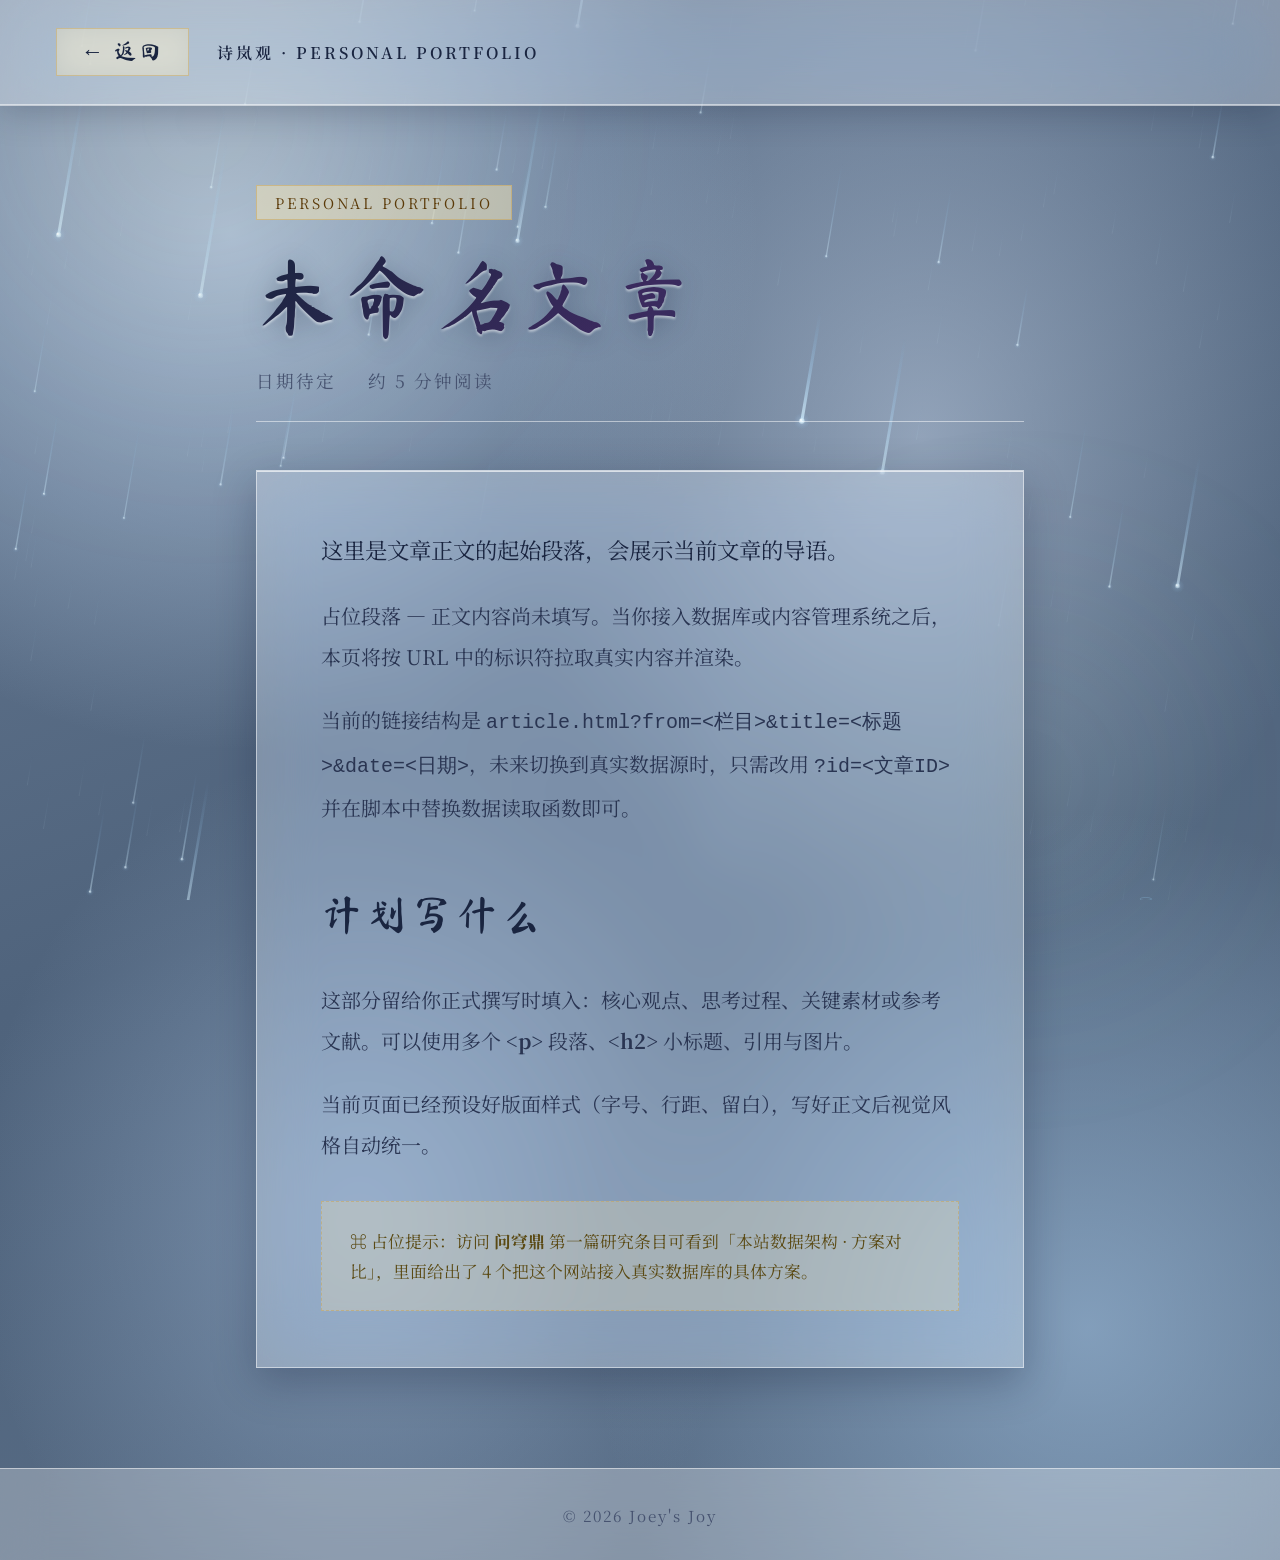
==== sections/article.html @ c5c760f4 "Initial commit: Joey's Joy personal website - Main index.html with glassmorphism portal navigation -" ====
<!DOCTYPE html>
<html lang="zh-CN">
<head>
  <meta charset="UTF-8">
  <meta name="viewport" content="width=device-width, initial-scale=1.0">
  <title>文章 · Joey's Joy</title>
  <link href="https://fonts.googleapis.com/css2?family=Ma+Shan+Zheng&family=Noto+Serif+SC:wght@300;400;600&display=swap" rel="stylesheet">
  <style>
    :root {
      --glass-border: rgba(255,255,255,0.50);
      --warm-amber:   #c8a55a;
      --text-primary: #1a2540;
      --text-muted:   #475370;
    }
    * { margin: 0; padding: 0; box-sizing: border-box; }
    body {
      font-family: 'Noto Serif SC', serif;
      background:
        radial-gradient(ellipse 75% 60% at 18% 15%, rgba(178,200,225,.85) 0%, transparent 55%),
        radial-gradient(ellipse 70% 60% at 85% 85%, rgba(145,175,205,.75) 0%, transparent 55%),
        radial-gradient(ellipse 55% 55% at 72% 28%, rgba(195,210,230,.55) 0%, transparent 60%),
        radial-gradient(ellipse 50% 50% at 28% 78%, rgba(155,180,210,.55) 0%, transparent 60%),
        linear-gradient(160deg, #6a7d96 0%, #4f637c 50%, #5a6f88 100%);
      color: var(--text-primary); min-height: 100vh;
    }

    #rain-canvas { position: fixed; inset: 0; z-index: 0; pointer-events: none; }
    .light-bloom { position: fixed; border-radius: 50%; filter: blur(120px); pointer-events: none; z-index: 1; }
    .light-1 { width: 600px; height: 600px; background: radial-gradient(circle, rgba(255,220,150,0.18) 0%, transparent 70%); top: -180px; left: -100px; }
    .light-2 { width: 400px; height: 400px; background: radial-gradient(circle, rgba(180,220,200,0.16) 0%, transparent 70%); bottom: -80px; right: 60px; }

    .topbar {
      position: relative; z-index: 10;
      padding: 28px 56px;
      border-bottom: 1px solid var(--glass-border);
      background: rgba(255,255,255,.28);
      backdrop-filter: blur(36px) saturate(1.4);
      box-shadow: 0 1px 0 rgba(255,255,255,.55), 0 6px 32px rgba(20,30,55,.25);
      display: flex; align-items: center; gap: 28px;
    }
    .back-btn {
      display: inline-flex; align-items: center; gap: 10px;
      color: var(--text-primary); text-decoration: none;
      font-family: 'Ma Shan Zheng', cursive;
      font-size: 1.4rem; letter-spacing: 3px;
      padding: 10px 24px;
      border: 1px solid rgba(200,165,90,0.50);
      background: rgba(255,235,180,0.30);
      backdrop-filter: blur(12px);
      transition: all 0.3s ease;
    }
    .back-btn:hover { color: #5b3a08; background: rgba(255,235,180,0.55); border-color: rgba(200,165,90,0.85); transform: translateX(-4px); }
    .crumbs { font-size: 1rem; letter-spacing: 3px; color: var(--text-muted); text-transform: uppercase; }
    .crumbs strong { color: var(--text-primary); font-weight: 600; }

    article.reader {
      position: relative; z-index: 10;
      max-width: 880px; margin: 0 auto;
      padding: 80px 56px 100px;
    }

    .section-badge {
      display: inline-block;
      padding: 6px 18px;
      font-size: 0.9rem; letter-spacing: 3px;
      color: #5b3a08;
      background: rgba(255,235,180,.45);
      border: 1px solid rgba(200,165,90,.55);
      text-transform: uppercase;
      margin-bottom: 28px;
    }

    h1 {
      font-family: 'Ma Shan Zheng', cursive;
      font-size: clamp(3.4rem, 6.5vw, 5.5rem);
      font-weight: 400; letter-spacing: 6px; line-height: 1.15;
      background: linear-gradient(135deg, #1a2540 0%, #3b2a5e 50%, #1f3a5c 100%);
      -webkit-background-clip: text; -webkit-text-fill-color: transparent; background-clip: text;
      filter: drop-shadow(0 2px 1px rgba(255,255,255,.5)) drop-shadow(0 4px 12px rgba(20,30,55,.3));
      margin-bottom: 24px;
    }

    .meta {
      display: flex; gap: 32px; flex-wrap: wrap;
      padding-bottom: 28px;
      border-bottom: 1px solid var(--glass-border);
      margin-bottom: 48px;
      font-size: 1.1rem; letter-spacing: 2px; color: var(--text-muted);
    }

    .body {
      background: rgba(255,255,255,.28);
      backdrop-filter: blur(28px) saturate(1.4);
      border: 1px solid var(--glass-border);
      box-shadow: inset 0 1px 0 rgba(255,255,255,.65), 0 14px 40px rgba(20,30,55,.30);
      padding: 56px 64px;
      font-size: 1.25rem; line-height: 2.05;
      color: var(--text-primary);
    }
    .body p { margin-bottom: 22px; color: #2a3552; }
    .body p.lead { font-size: 1.4rem; color: var(--text-primary); }
    .body h2 {
      font-family: 'Ma Shan Zheng', cursive;
      font-size: 2.6rem; font-weight: 400;
      letter-spacing: 3px;
      margin: 44px 0 22px;
      color: var(--text-primary);
    }
    .body .placeholder-note {
      margin-top: 36px; padding: 24px 28px;
      background: rgba(255,235,180,.25);
      border: 1px dashed rgba(200,165,90,.55);
      font-size: 1.05rem; color: #5b4a14;
      line-height: 1.8;
    }

    footer {
      position: relative; z-index: 10;
      text-align: center; padding: 36px;
      font-size: 0.95rem; letter-spacing: 2px;
      color: var(--text-muted);
      border-top: 1px solid var(--glass-border);
      background: rgba(255,255,255,.28);
      backdrop-filter: blur(20px);
    }

    @media (max-width: 700px) {
      article.reader { padding: 48px 24px 80px; }
      .body { padding: 36px 28px; font-size: 1.1rem; }
      .topbar { padding: 20px 24px; flex-wrap: wrap; }
    }
  </style>
</head>
<body>
  <canvas id="rain-canvas"></canvas>
  <div class="light-bloom light-1"></div>
  <div class="light-bloom light-2"></div>

  <div class="topbar">
    <a class="back-btn" href="javascript:history.back()">← 返回</a>
    <div class="crumbs"><strong id="crumb-section">—</strong></div>
  </div>

  <article class="reader">
    <div class="section-badge" id="badge">—</div>
    <h1 id="title">—</h1>
    <div class="meta">
      <span id="date">—</span>
      <span id="readtime">约 5 分钟阅读</span>
    </div>
    <div class="body">
      <p class="lead" id="lead">这里是文章正文的起始段落，会展示当前文章的导语。</p>
      <p>占位段落 — 正文内容尚未填写。当你接入数据库或内容管理系统之后，本页将按 URL 中的标识符拉取真实内容并渲染。</p>
      <p>当前的链接结构是 <code>article.html?from=&lt;栏目&gt;&amp;title=&lt;标题&gt;&amp;date=&lt;日期&gt;</code>，未来切换到真实数据源时，只需改用 <code>?id=&lt;文章ID&gt;</code> 并在脚本中替换数据读取函数即可。</p>

      <h2>计划写什么</h2>
      <p>这部分留给你正式撰写时填入：核心观点、思考过程、关键素材或参考文献。可以使用多个 <strong>&lt;p&gt;</strong> 段落、<strong>&lt;h2&gt;</strong> 小标题、引用与图片。</p>
      <p>当前页面已经预设好版面样式（字号、行距、留白），写好正文后视觉风格自动统一。</p>

      <div class="placeholder-note">
        ⌘ 占位提示：访问 <strong>问穹鼎</strong> 第一篇研究条目可看到「本站数据架构 · 方案对比」，里面给出了 4 个把这个网站接入真实数据库的具体方案。
      </div>
    </div>
  </article>

  <footer>© 2026 Joey's Joy</footer>

  <script>
    // ─── populate from URL params ───
    const p = new URLSearchParams(location.search);
    const sectionMap = {
      poetry:   { zh: '诗岚观',     en: 'Personal Portfolio' },
      research: { zh: '问穹鼎',     en: 'Research Findings'  },
      essays:   { zh: '众生苦',     en: 'Essays & Reflections' },
      gallery:  { zh: '迷思觅',     en: 'Photo Collections'  },
      profile:  { zh: '心居录',     en: 'Profile & Family'   }
    };
    const from = p.get('from') || 'poetry';
    const meta = sectionMap[from] || sectionMap.poetry;
    document.getElementById('crumb-section').textContent = `${meta.zh} · ${meta.en}`;
    document.getElementById('badge').textContent = meta.en;
    document.getElementById('title').textContent = p.get('title') || '未命名文章';
    document.getElementById('date').textContent  = p.get('date')  || '日期待定';
    document.title = `${p.get('title') || '文章'} · Joey's Joy`;
  </script>

  <script>
    // ─── rain ───
    (function(){
      const canvas = document.getElementById('rain-canvas');
      const ctx = canvas.getContext('2d');
      let W, H;
      function resize(){ W = canvas.width = innerWidth; H = canvas.height = innerHeight; }
      resize(); window.addEventListener('resize', resize);
      const WIND = 0.17, ripples = [];
      function rand(a,b){ return a + Math.random()*(b-a); }
      function spawn(init){
        const t = Math.random();
        const layer = t<0.62?0:t<0.88?1:2;
        const cfg=[[0.0050,0.55,0.038,0.13],[0.0090,1.40,0.082,0.35],[0.0155,2.80,0.138,0.62]][layer];
        return{ x:Math.random(), y:init?Math.random():rand(-0.09,0),
          vy:cfg[0]*rand(0.88,1.12), w:cfg[1]*rand(0.85,1.15),
          len:cfg[2]*rand(0.80,1.30), op:cfg[3]*rand(0.80,1.20), layer };
      }
      const drops = Array.from({length:240},()=>spawn(true));
      drops.sort((a,b)=>a.layer-b.layer);
      function frame(){
        ctx.clearRect(0,0,W,H);
        for(let i=ripples.length-1;i>=0;i--){
          const r=ripples[i];
          ctx.beginPath(); ctx.ellipse(r.x,r.y,r.rx,r.rx*0.27,0,0,Math.PI*2);
          ctx.strokeStyle=`rgba(155,210,255,${r.op})`; ctx.lineWidth=0.8; ctx.stroke();
          r.rx+=2.6; r.op-=0.05; if(r.op<=0) ripples.splice(i,1);
        }
        drops.forEach((d,i)=>{
          const x=d.x*W, y=d.y*H, tl=d.len*H, tx=x+WIND*tl, ty=y-tl;
          const g=ctx.createLinearGradient(tx,ty,x,y);
          g.addColorStop(0,'rgba(130,195,245,0)');
          g.addColorStop(0.52,`rgba(172,220,255,${d.op*0.42})`);
          g.addColorStop(1,`rgba(218,243,255,${d.op})`);
          ctx.beginPath(); ctx.moveTo(tx,ty); ctx.lineTo(x,y);
          ctx.strokeStyle=g; ctx.lineWidth=d.w; ctx.lineCap='round'; ctx.stroke();
          if(d.layer>=1){
            const gr=ctx.createRadialGradient(x,y,0,x,y,d.w*2.7);
            gr.addColorStop(0,`rgba(198,234,255,${d.op*0.55})`);
            gr.addColorStop(0.55,`rgba(172,216,255,${d.op*0.18})`);
            gr.addColorStop(1,'rgba(140,196,246,0)');
            ctx.beginPath(); ctx.arc(x,y,d.w*2.7,0,Math.PI*2); ctx.fillStyle=gr; ctx.fill();
            ctx.beginPath(); ctx.arc(x,y,d.w*0.90,0,Math.PI*2);
            ctx.fillStyle=`rgba(226,246,255,${d.op*0.80})`; ctx.fill();
            ctx.beginPath(); ctx.arc(x-d.w*0.28,y-d.w*0.30,d.w*0.36,0,Math.PI*2);
            ctx.fillStyle=`rgba(255,255,255,${d.op})`; ctx.fill();
          }
          d.y+=d.vy; d.x-=WIND*d.vy*0.55;
          if(d.y>1.04){
            if(d.layer===2&&Math.random()>0.37) ripples.push({x:d.x*W,y:H-1,rx:d.w*2.0,op:d.op*0.54});
            drops[i]=spawn(false);
          }
        });
        requestAnimationFrame(frame);
      }
      frame();
    })();
  </script>
</body>
</html>
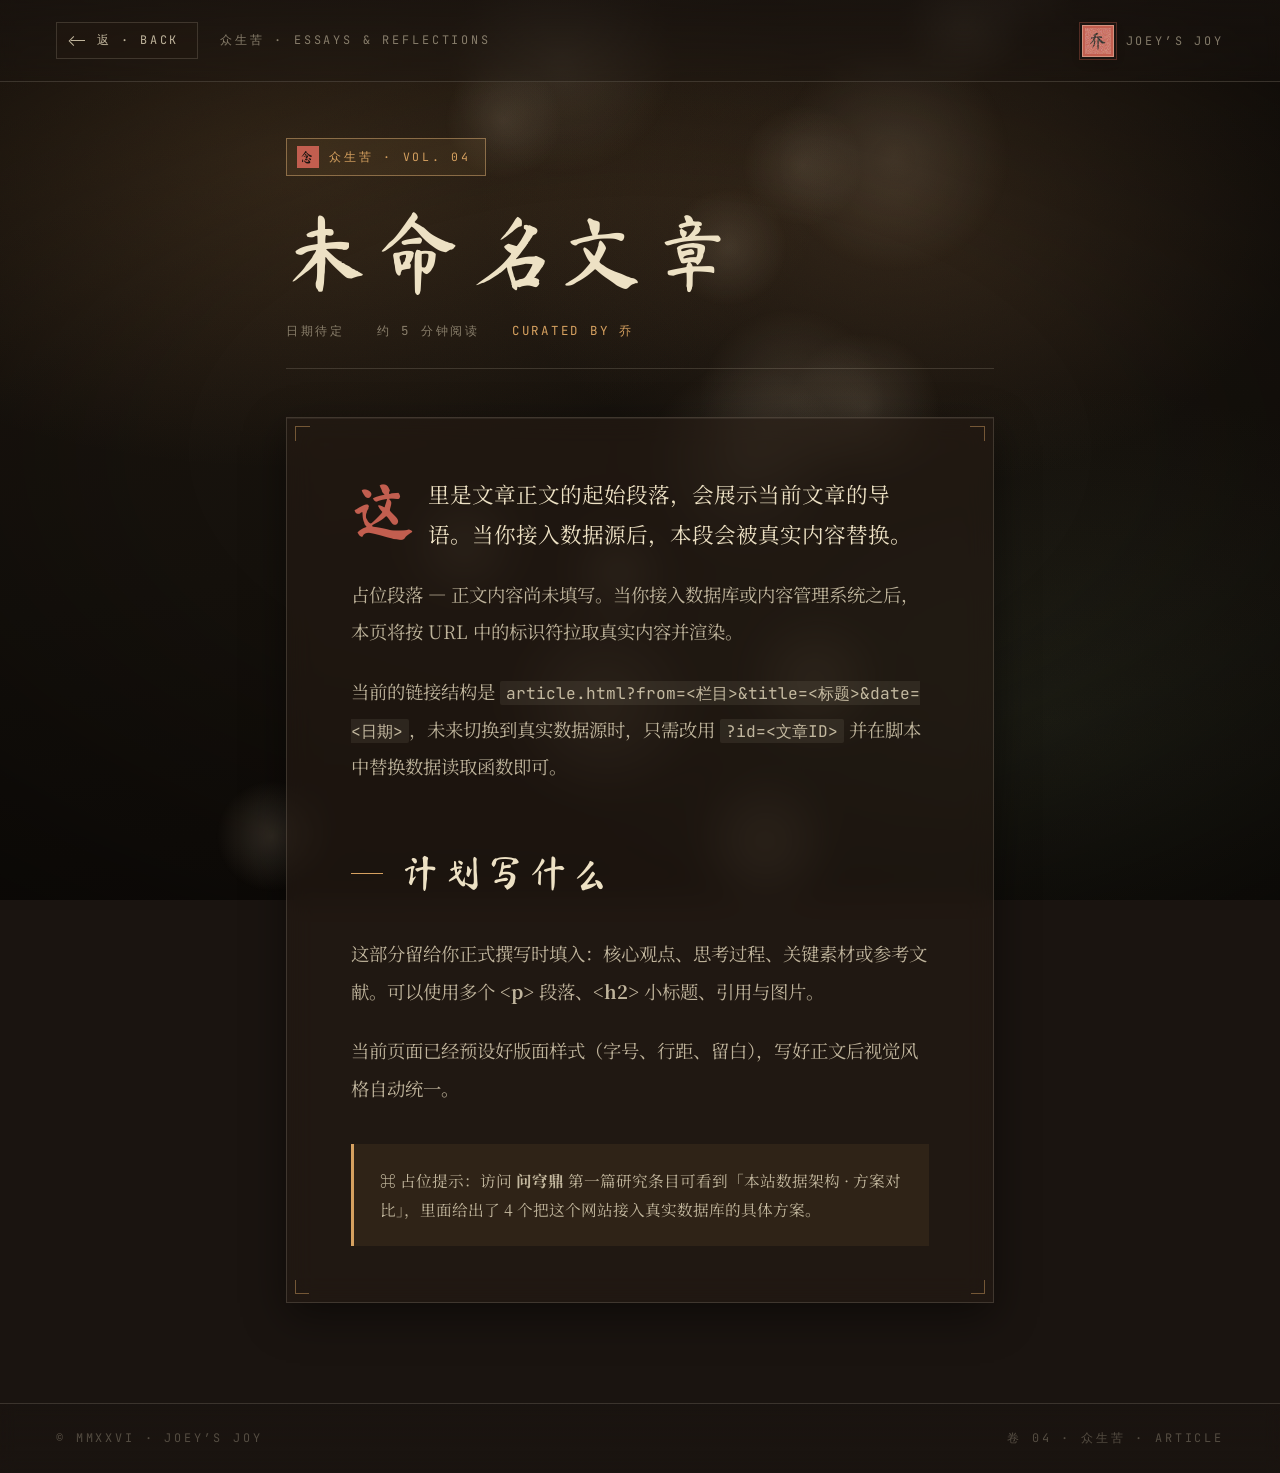
==== commit 7506f4c8: "Apply modern zen redesign from Claude Design handoff Replace the old glass/amber homepage and mismat" ====
--- a/sections/article.html
+++ b/sections/article.html
@@ -4,243 +4,195 @@
   <meta charset="UTF-8">
   <meta name="viewport" content="width=device-width, initial-scale=1.0">
   <title>文章 · Joey's Joy</title>
-  <link href="https://fonts.googleapis.com/css2?family=Ma+Shan+Zheng&family=Noto+Serif+SC:wght@300;400;600&display=swap" rel="stylesheet">
+  <link rel="preconnect" href="https://fonts.googleapis.com">
+  <link rel="preconnect" href="https://fonts.gstatic.com" crossorigin>
+  <link href="https://fonts.googleapis.com/css2?family=Ma+Shan+Zheng&family=Cormorant+Garamond:ital,wght@0,300;0,400;0,500;1,300;1,400;1,500&family=Noto+Serif+SC:wght@300;400;600&family=JetBrains+Mono:wght@300;400;500&display=swap" rel="stylesheet">
+  <link rel="stylesheet" href="../assets/zen.css">
   <style>
-    :root {
-      --glass-border: rgba(255,255,255,0.50);
-      --warm-amber:   #c8a55a;
-      --text-primary: #1a2540;
-      --text-muted:   #475370;
-    }
-    * { margin: 0; padding: 0; box-sizing: border-box; }
-    body {
-      font-family: 'Noto Serif SC', serif;
-      background:
-        radial-gradient(ellipse 75% 60% at 18% 15%, rgba(178,200,225,.85) 0%, transparent 55%),
-        radial-gradient(ellipse 70% 60% at 85% 85%, rgba(145,175,205,.75) 0%, transparent 55%),
-        radial-gradient(ellipse 55% 55% at 72% 28%, rgba(195,210,230,.55) 0%, transparent 60%),
-        radial-gradient(ellipse 50% 50% at 28% 78%, rgba(155,180,210,.55) 0%, transparent 60%),
-        linear-gradient(160deg, #6a7d96 0%, #4f637c 50%, #5a6f88 100%);
-      color: var(--text-primary); min-height: 100vh;
+    article.reader {
+      position: relative; z-index: 10;
+      max-width: 820px; margin: 0 auto;
+      padding: 56px 56px 100px;
     }
 
-    #rain-canvas { position: fixed; inset: 0; z-index: 0; pointer-events: none; }
-    .light-bloom { position: fixed; border-radius: 50%; filter: blur(120px); pointer-events: none; z-index: 1; }
-    .light-1 { width: 600px; height: 600px; background: radial-gradient(circle, rgba(255,220,150,0.18) 0%, transparent 70%); top: -180px; left: -100px; }
-    .light-2 { width: 400px; height: 400px; background: radial-gradient(circle, rgba(180,220,200,0.16) 0%, transparent 70%); bottom: -80px; right: 60px; }
-
-    .topbar {
-      position: relative; z-index: 10;
-      padding: 28px 56px;
-      border-bottom: 1px solid var(--glass-border);
-      background: rgba(255,255,255,.28);
-      backdrop-filter: blur(36px) saturate(1.4);
-      box-shadow: 0 1px 0 rgba(255,255,255,.55), 0 6px 32px rgba(20,30,55,.25);
-      display: flex; align-items: center; gap: 28px;
+    .badge {
+      display: inline-flex; align-items: center; gap: 10px;
+      padding: 7px 14px 7px 10px;
+      font-family: var(--mono);
+      font-size: 0.72rem; letter-spacing: 0.24em;
+      text-transform: uppercase;
+      color: var(--copper);
+      background: color-mix(in srgb, var(--copper) 8%, transparent);
+      border: 1px solid color-mix(in srgb, var(--copper) 40%, var(--hair));
+      margin-bottom: 28px;
     }
-    .back-btn {
-      display: inline-flex; align-items: center; gap: 10px;
-      color: var(--text-primary); text-decoration: none;
-      font-family: 'Ma Shan Zheng', cursive;
-      font-size: 1.4rem; letter-spacing: 3px;
-      padding: 10px 24px;
-      border: 1px solid rgba(200,165,90,0.50);
-      background: rgba(255,235,180,0.30);
-      backdrop-filter: blur(12px);
-      transition: all 0.3s ease;
-    }
-    .back-btn:hover { color: #5b3a08; background: rgba(255,235,180,0.55); border-color: rgba(200,165,90,0.85); transform: translateX(-4px); }
-    .crumbs { font-size: 1rem; letter-spacing: 3px; color: var(--text-muted); text-transform: uppercase; }
-    .crumbs strong { color: var(--text-primary); font-weight: 600; }
-
-    article.reader {
-      position: relative; z-index: 10;
-      max-width: 880px; margin: 0 auto;
-      padding: 80px 56px 100px;
+    .badge .seal {
+      width: 22px; height: 22px;
+      display: grid; place-items: center;
+      font-family: var(--brush);
+      font-size: 0.85rem;
+      color: var(--paper);
+      background: var(--cinnabar);
     }
 
-    .section-badge {
-      display: inline-block;
-      padding: 6px 18px;
-      font-size: 0.9rem; letter-spacing: 3px;
-      color: #5b3a08;
-      background: rgba(255,235,180,.45);
-      border: 1px solid rgba(200,165,90,.55);
-      text-transform: uppercase;
-      margin-bottom: 28px;
-    }
-
-    h1 {
-      font-family: 'Ma Shan Zheng', cursive;
+    h1.title {
+      font-family: var(--brush);
       font-size: clamp(3.4rem, 6.5vw, 5.5rem);
-      font-weight: 400; letter-spacing: 6px; line-height: 1.15;
-      background: linear-gradient(135deg, #1a2540 0%, #3b2a5e 50%, #1f3a5c 100%);
-      -webkit-background-clip: text; -webkit-text-fill-color: transparent; background-clip: text;
-      filter: drop-shadow(0 2px 1px rgba(255,255,255,.5)) drop-shadow(0 4px 12px rgba(20,30,55,.3));
-      margin-bottom: 24px;
+      font-weight: 400; letter-spacing: 0.10em; line-height: 1.15;
+      color: var(--ink);
+      margin-bottom: 22px;
     }
 
     .meta {
       display: flex; gap: 32px; flex-wrap: wrap;
       padding-bottom: 28px;
-      border-bottom: 1px solid var(--glass-border);
+      border-bottom: 1px solid var(--hair);
       margin-bottom: 48px;
-      font-size: 1.1rem; letter-spacing: 2px; color: var(--text-muted);
+      font-family: var(--mono);
+      font-size: 0.78rem; letter-spacing: 0.22em;
+      text-transform: uppercase;
+      color: var(--ink-dim);
     }
 
     .body {
-      background: rgba(255,255,255,.28);
-      backdrop-filter: blur(28px) saturate(1.4);
-      border: 1px solid var(--glass-border);
-      box-shadow: inset 0 1px 0 rgba(255,255,255,.65), 0 14px 40px rgba(20,30,55,.30);
       padding: 56px 64px;
-      font-size: 1.25rem; line-height: 2.05;
-      color: var(--text-primary);
+      font-family: var(--han);
+      font-size: 1.15rem; line-height: 2.05;
+      color: var(--ink-soft);
+      text-wrap: pretty;
     }
-    .body p { margin-bottom: 22px; color: #2a3552; }
-    .body p.lead { font-size: 1.4rem; color: var(--text-primary); }
+    .body p { margin-bottom: 22px; }
+    .body p.lead {
+      font-size: 1.35rem;
+      color: var(--ink);
+      line-height: 1.85;
+    }
+    .body p.lead::first-letter {
+      font-family: var(--brush);
+      font-size: 3em;
+      float: left;
+      line-height: 0.9;
+      padding: 8px 12px 0 0;
+      color: var(--cinnabar);
+    }
     .body h2 {
-      font-family: 'Ma Shan Zheng', cursive;
-      font-size: 2.6rem; font-weight: 400;
-      letter-spacing: 3px;
-      margin: 44px 0 22px;
-      color: var(--text-primary);
+      font-family: var(--brush);
+      font-size: 2.4rem; font-weight: 400;
+      letter-spacing: 0.12em;
+      margin: 48px 0 22px;
+      color: var(--ink);
+      display: flex; align-items: center; gap: 18px;
     }
-    .body .placeholder-note {
-      margin-top: 36px; padding: 24px 28px;
-      background: rgba(255,235,180,.25);
-      border: 1px dashed rgba(200,165,90,.55);
-      font-size: 1.05rem; color: #5b4a14;
-      line-height: 1.8;
+    .body h2::before {
+      content: '';
+      width: 32px; height: 1px;
+      background: var(--copper);
     }
-
-    footer {
-      position: relative; z-index: 10;
-      text-align: center; padding: 36px;
-      font-size: 0.95rem; letter-spacing: 2px;
-      color: var(--text-muted);
-      border-top: 1px solid var(--glass-border);
-      background: rgba(255,255,255,.28);
-      backdrop-filter: blur(20px);
+    .body .note {
+      margin-top: 36px; padding: 22px 26px;
+      background: color-mix(in srgb, var(--copper) 8%, transparent);
+      border-left: 3px solid var(--copper);
+      font-family: var(--han);
+      font-size: 0.98rem; color: var(--ink-soft);
+      line-height: 1.85;
+    }
+    .body code {
+      font-family: var(--mono);
+      font-size: 0.88em;
+      background: color-mix(in srgb, var(--ink) 8%, transparent);
+      padding: 1px 6px; border-radius: 2px;
     }
 
     @media (max-width: 700px) {
-      article.reader { padding: 48px 24px 80px; }
-      .body { padding: 36px 28px; font-size: 1.1rem; }
-      .topbar { padding: 20px 24px; flex-wrap: wrap; }
+      article.reader { padding: 36px 22px 80px; }
+      .body { padding: 36px 28px; font-size: 1.05rem; }
     }
   </style>
 </head>
-<body>
-  <canvas id="rain-canvas"></canvas>
-  <div class="light-bloom light-1"></div>
-  <div class="light-bloom light-2"></div>
+<body data-theme="light" data-fx="petals">
 
-  <div class="topbar">
-    <a class="back-btn" href="javascript:history.back()">← 返回</a>
-    <div class="crumbs"><strong id="crumb-section">—</strong></div>
+  <div class="zen-field"></div>
+  <div class="zen-grain"></div>
+  <div class="zen-vignette"></div>
+
+  <div class="zen-stage">
+
+    <header class="zen-topbar zen-rise">
+      <div class="left">
+        <a class="zen-back" href="javascript:history.back()">
+          <span class="arrow"></span>
+          <span>返 · Back</span>
+        </a>
+        <span class="mono dim" id="crumb">—</span>
+      </div>
+      <div class="right">
+        <span class="zen-brand">
+          <span class="seal">乔</span>
+          <span class="mono dim">Joey&rsquo;s Joy</span>
+        </span>
+      </div>
+    </header>
+
+    <article class="reader zen-rise d1">
+
+      <div class="badge"><span class="seal" id="badge-seal">?</span><span id="badge">—</span></div>
+      <h1 class="title" id="title">—</h1>
+
+      <div class="meta">
+        <span id="date">—</span>
+        <span id="readtime">约 5 分钟阅读</span>
+        <span style="color:var(--copper);">curated by 乔</span>
+      </div>
+
+      <div class="body zen-card zen-corners">
+        <span class="c-bl"></span><span class="c-br"></span>
+        <p class="lead" id="lead">这里是文章正文的起始段落，会展示当前文章的导语。当你接入数据源后，本段会被真实内容替换。</p>
+        <p>占位段落 — 正文内容尚未填写。当你接入数据库或内容管理系统之后，本页将按 URL 中的标识符拉取真实内容并渲染。</p>
+        <p>当前的链接结构是 <code>article.html?from=&lt;栏目&gt;&amp;title=&lt;标题&gt;&amp;date=&lt;日期&gt;</code>，未来切换到真实数据源时，只需改用 <code>?id=&lt;文章ID&gt;</code> 并在脚本中替换数据读取函数即可。</p>
+
+        <h2>计划写什么</h2>
+        <p>这部分留给你正式撰写时填入：核心观点、思考过程、关键素材或参考文献。可以使用多个 <strong>&lt;p&gt;</strong> 段落、<strong>&lt;h2&gt;</strong> 小标题、引用与图片。</p>
+        <p>当前页面已经预设好版面样式（字号、行距、留白），写好正文后视觉风格自动统一。</p>
+
+        <div class="note">
+          ⌘ 占位提示：访问 <strong>问穹鼎</strong> 第一篇研究条目可看到「本站数据架构 · 方案对比」，里面给出了 4 个把这个网站接入真实数据库的具体方案。
+        </div>
+      </div>
+
+    </article>
+
+    <footer class="zen-foot">
+      <span class="mono ghost">© MMXXVI · Joey&rsquo;s Joy</span>
+      <span class="mono ghost" id="foot-vol">— · Article</span>
+    </footer>
+
   </div>
 
-  <article class="reader">
-    <div class="section-badge" id="badge">—</div>
-    <h1 id="title">—</h1>
-    <div class="meta">
-      <span id="date">—</span>
-      <span id="readtime">约 5 分钟阅读</span>
-    </div>
-    <div class="body">
-      <p class="lead" id="lead">这里是文章正文的起始段落，会展示当前文章的导语。</p>
-      <p>占位段落 — 正文内容尚未填写。当你接入数据库或内容管理系统之后，本页将按 URL 中的标识符拉取真实内容并渲染。</p>
-      <p>当前的链接结构是 <code>article.html?from=&lt;栏目&gt;&amp;title=&lt;标题&gt;&amp;date=&lt;日期&gt;</code>，未来切换到真实数据源时，只需改用 <code>?id=&lt;文章ID&gt;</code> 并在脚本中替换数据读取函数即可。</p>
+  <script>
+    /* ─── route metadata ─── */
+    const sectionMap = {
+      profile:  { zh: '心居录', en: 'Profile & Family',    seal: '居', theme: 'light', fx: 'petals',  vol: '01' },
+      poetry:   { zh: '诗岚观', en: 'Personal Portfolio',   seal: '吟', theme: 'dark',  fx: 'incense', vol: '02' },
+      research: { zh: '问穹鼎', en: 'Research Findings',    seal: '问', theme: 'light', fx: 'petals',  vol: '03' },
+      essays:   { zh: '众生苦', en: 'Essays & Reflections', seal: '念', theme: 'dark',  fx: 'incense', vol: '04' },
+      gallery:  { zh: '迷思觅', en: 'Photo Collections',    seal: '觅', theme: 'light', fx: 'petals',  vol: '05' }
+    };
+    const p    = new URLSearchParams(location.search);
+    const from = p.get('from') || 'essays';
+    const meta = sectionMap[from] || sectionMap.essays;
 
-      <h2>计划写什么</h2>
-      <p>这部分留给你正式撰写时填入：核心观点、思考过程、关键素材或参考文献。可以使用多个 <strong>&lt;p&gt;</strong> 段落、<strong>&lt;h2&gt;</strong> 小标题、引用与图片。</p>
-      <p>当前页面已经预设好版面样式（字号、行距、留白），写好正文后视觉风格自动统一。</p>
+    /* apply theme + fx to body BEFORE zen-fx loads */
+    document.body.dataset.theme = meta.theme;
+    document.body.dataset.fx    = meta.fx;
 
-      <div class="placeholder-note">
-        ⌘ 占位提示：访问 <strong>问穹鼎</strong> 第一篇研究条目可看到「本站数据架构 · 方案对比」，里面给出了 4 个把这个网站接入真实数据库的具体方案。
-      </div>
-    </div>
-  </article>
-
-  <footer>© 2026 Joey's Joy</footer>
-
-  <script>
-    // ─── populate from URL params ───
-    const p = new URLSearchParams(location.search);
-    const sectionMap = {
-      poetry:   { zh: '诗岚观',     en: 'Personal Portfolio' },
-      research: { zh: '问穹鼎',     en: 'Research Findings'  },
-      essays:   { zh: '众生苦',     en: 'Essays & Reflections' },
-      gallery:  { zh: '迷思觅',     en: 'Photo Collections'  },
-      profile:  { zh: '心居录',     en: 'Profile & Family'   }
-    };
-    const from = p.get('from') || 'poetry';
-    const meta = sectionMap[from] || sectionMap.poetry;
-    document.getElementById('crumb-section').textContent = `${meta.zh} · ${meta.en}`;
-    document.getElementById('badge').textContent = meta.en;
-    document.getElementById('title').textContent = p.get('title') || '未命名文章';
-    document.getElementById('date').textContent  = p.get('date')  || '日期待定';
+    document.getElementById('crumb').textContent      = `${meta.zh} · ${meta.en}`;
+    document.getElementById('badge').textContent      = `${meta.zh} · Vol. ${meta.vol}`;
+    document.getElementById('badge-seal').textContent = meta.seal;
+    document.getElementById('title').textContent      = p.get('title') || '未命名文章';
+    document.getElementById('date').textContent       = p.get('date')  || '日期待定';
+    document.getElementById('foot-vol').textContent   = `卷 ${meta.vol} · ${meta.zh} · Article`;
     document.title = `${p.get('title') || '文章'} · Joey's Joy`;
   </script>
-
-  <script>
-    // ─── rain ───
-    (function(){
-      const canvas = document.getElementById('rain-canvas');
-      const ctx = canvas.getContext('2d');
-      let W, H;
-      function resize(){ W = canvas.width = innerWidth; H = canvas.height = innerHeight; }
-      resize(); window.addEventListener('resize', resize);
-      const WIND = 0.17, ripples = [];
-      function rand(a,b){ return a + Math.random()*(b-a); }
-      function spawn(init){
-        const t = Math.random();
-        const layer = t<0.62?0:t<0.88?1:2;
-        const cfg=[[0.0050,0.55,0.038,0.13],[0.0090,1.40,0.082,0.35],[0.0155,2.80,0.138,0.62]][layer];
-        return{ x:Math.random(), y:init?Math.random():rand(-0.09,0),
-          vy:cfg[0]*rand(0.88,1.12), w:cfg[1]*rand(0.85,1.15),
-          len:cfg[2]*rand(0.80,1.30), op:cfg[3]*rand(0.80,1.20), layer };
-      }
-      const drops = Array.from({length:240},()=>spawn(true));
-      drops.sort((a,b)=>a.layer-b.layer);
-      function frame(){
-        ctx.clearRect(0,0,W,H);
-        for(let i=ripples.length-1;i>=0;i--){
-          const r=ripples[i];
-          ctx.beginPath(); ctx.ellipse(r.x,r.y,r.rx,r.rx*0.27,0,0,Math.PI*2);
-          ctx.strokeStyle=`rgba(155,210,255,${r.op})`; ctx.lineWidth=0.8; ctx.stroke();
-          r.rx+=2.6; r.op-=0.05; if(r.op<=0) ripples.splice(i,1);
-        }
-        drops.forEach((d,i)=>{
-          const x=d.x*W, y=d.y*H, tl=d.len*H, tx=x+WIND*tl, ty=y-tl;
-          const g=ctx.createLinearGradient(tx,ty,x,y);
-          g.addColorStop(0,'rgba(130,195,245,0)');
-          g.addColorStop(0.52,`rgba(172,220,255,${d.op*0.42})`);
-          g.addColorStop(1,`rgba(218,243,255,${d.op})`);
-          ctx.beginPath(); ctx.moveTo(tx,ty); ctx.lineTo(x,y);
-          ctx.strokeStyle=g; ctx.lineWidth=d.w; ctx.lineCap='round'; ctx.stroke();
-          if(d.layer>=1){
-            const gr=ctx.createRadialGradient(x,y,0,x,y,d.w*2.7);
-            gr.addColorStop(0,`rgba(198,234,255,${d.op*0.55})`);
-            gr.addColorStop(0.55,`rgba(172,216,255,${d.op*0.18})`);
-            gr.addColorStop(1,'rgba(140,196,246,0)');
-            ctx.beginPath(); ctx.arc(x,y,d.w*2.7,0,Math.PI*2); ctx.fillStyle=gr; ctx.fill();
-            ctx.beginPath(); ctx.arc(x,y,d.w*0.90,0,Math.PI*2);
-            ctx.fillStyle=`rgba(226,246,255,${d.op*0.80})`; ctx.fill();
-            ctx.beginPath(); ctx.arc(x-d.w*0.28,y-d.w*0.30,d.w*0.36,0,Math.PI*2);
-            ctx.fillStyle=`rgba(255,255,255,${d.op})`; ctx.fill();
-          }
-          d.y+=d.vy; d.x-=WIND*d.vy*0.55;
-          if(d.y>1.04){
-            if(d.layer===2&&Math.random()>0.37) ripples.push({x:d.x*W,y:H-1,rx:d.w*2.0,op:d.op*0.54});
-            drops[i]=spawn(false);
-          }
-        });
-        requestAnimationFrame(frame);
-      }
-      frame();
-    })();
-  </script>
+  <script src="../assets/zen-fx.js"></script>
 </body>
 </html>
--- a/assets/zen.css
+++ b/assets/zen.css
@@ -0,0 +1,448 @@
+/* ─────────────────────────────────────────────────────────
+   Joey's Joy — 现代禅意 design system
+   modern zen: linen white · deep wood · moss · copper · cinnabar
+   ───────────────────────────────────────────────────────── */
+
+/* ── tokens · LIGHT (default) ───────────────────────────── */
+:root {
+  /* surfaces */
+  --paper:        #f3ede0;
+  --paper-2:      #e8dfcc;
+  --paper-3:      #d8caac;
+  --paper-warm:   #ede2cb;
+
+  /* ink */
+  --ink:          #2a1d12;
+  --ink-soft:     rgba(42, 29, 18, 0.74);
+  --ink-dim:      rgba(42, 29, 18, 0.50);
+  --ink-ghost:    rgba(42, 29, 18, 0.26);
+  --ink-faint:    rgba(42, 29, 18, 0.10);
+  --hair:         rgba(42, 29, 18, 0.16);
+  --hair-soft:    rgba(42, 29, 18, 0.08);
+
+  /* accents */
+  --moss:         #5a6f4e;          /* 苔藓绿 */
+  --moss-deep:    #3f5236;
+  --copper:       #b8864f;          /* 铜金 */
+  --copper-deep:  #8e6334;
+  --cinnabar:     #a44a3f;          /* 朱砂印 */
+  --jade:         #6d8a76;
+
+  /* typography */
+  --mono:  'JetBrains Mono', ui-monospace, SFMono-Regular, Menlo, monospace;
+  --serif: 'Cormorant Garamond', 'Noto Serif SC', serif;
+  --brush: 'Ma Shan Zheng', cursive;
+  --han:   'Noto Serif SC', 'Songti SC', 'STSong', serif;
+
+  /* motion */
+  --ease: cubic-bezier(.22, 1, .36, 1);
+}
+
+/* ── tokens · DARK ──────────────────────────────────────── */
+[data-theme="dark"] {
+  --paper:        #1a1410;
+  --paper-2:      #120d09;
+  --paper-3:      #261c14;
+  --paper-warm:   #221911;
+
+  --ink:          #ede1c4;
+  --ink-soft:     rgba(237, 225, 196, 0.78);
+  --ink-dim:      rgba(237, 225, 196, 0.50);
+  --ink-ghost:    rgba(237, 225, 196, 0.28);
+  --ink-faint:    rgba(237, 225, 196, 0.12);
+  --hair:         rgba(237, 225, 196, 0.16);
+  --hair-soft:    rgba(237, 225, 196, 0.08);
+
+  --moss:         #8aa07a;
+  --moss-deep:    #5d7350;
+  --copper:       #d6a160;
+  --copper-deep:  #b5824a;
+  --cinnabar:     #c25e4f;
+  --jade:         #94b3a0;
+}
+
+/* ── reset ──────────────────────────────────────────────── */
+* { margin: 0; padding: 0; box-sizing: border-box; }
+
+html, body {
+  background: var(--paper);
+  color: var(--ink);
+  font-family: var(--han);
+  font-weight: 400;
+  -webkit-font-smoothing: antialiased;
+  -moz-osx-font-smoothing: grayscale;
+  min-height: 100%;
+}
+body { min-height: 100vh; position: relative; overflow-x: hidden; }
+
+a { color: inherit; text-decoration: none; }
+
+/* ── background field (every page sits on this) ─────────── */
+.zen-field {
+  position: fixed; inset: 0; z-index: 0; pointer-events: none;
+}
+
+/* LIGHT field — warm linen with watercolor mottle (default) */
+.zen-field {
+  background:
+    radial-gradient(ellipse 70% 55% at 22% 18%, rgba(208,182,128,.34) 0%, transparent 60%),
+    radial-gradient(ellipse 65% 60% at 82% 78%, rgba(184,134,79,.20) 0%, transparent 62%),
+    radial-gradient(ellipse 50% 50% at 70% 22%, rgba(232,222,196,.55) 0%, transparent 65%),
+    radial-gradient(ellipse 55% 50% at 28% 80%, rgba(216,202,172,.45) 0%, transparent 65%),
+    linear-gradient(170deg, #f4eedf 0%, #ece2c9 50%, #e0d3b4 100%);
+}
+
+/* DARK field — deep wood with low-glow */
+[data-theme="dark"] .zen-field {
+  background:
+    radial-gradient(ellipse 70% 55% at 22% 18%, rgba(184,134,79,.18) 0%, transparent 62%),
+    radial-gradient(ellipse 65% 60% at 82% 80%, rgba(90,111,78,.16)  0%, transparent 62%),
+    radial-gradient(ellipse 50% 50% at 70% 22%, rgba(70,52,34,.55)   0%, transparent 65%),
+    linear-gradient(170deg, #1d160f 0%, #14100b 55%, #0e0a07 100%);
+}
+
+/* paper grain (very subtle) — default light */
+.zen-grain {
+  position: fixed; inset: 0; z-index: 1; pointer-events: none;
+  opacity: 0.32; mix-blend-mode: multiply;
+  background-image: url("data:image/svg+xml;utf8,<svg xmlns='http://www.w3.org/2000/svg' width='200' height='200'><filter id='n'><feTurbulence type='fractalNoise' baseFrequency='0.82' numOctaves='2' stitchTiles='stitch'/><feColorMatrix values='0 0 0 0 0.18  0 0 0 0 0.12  0 0 0 0 0.07  0 0 0 0.55 0'/></filter><rect width='100%25' height='100%25' filter='url(%23n)'/></svg>");
+}
+[data-theme="dark"] .zen-grain {
+  opacity: 0.18; mix-blend-mode: overlay;
+  background-image: url("data:image/svg+xml;utf8,<svg xmlns='http://www.w3.org/2000/svg' width='200' height='200'><filter id='n'><feTurbulence type='fractalNoise' baseFrequency='0.85' numOctaves='2' stitchTiles='stitch'/><feColorMatrix values='0 0 0 0 0.85  0 0 0 0 0.75  0 0 0 0 0.55  0 0 0 0.45 0'/></filter><rect width='100%25' height='100%25' filter='url(%23n)'/></svg>");
+}
+
+/* vignette */
+.zen-vignette {
+  position: fixed; inset: 0; z-index: 2; pointer-events: none;
+  background: radial-gradient(ellipse 105% 80% at 50% 50%, transparent 50%, rgba(50, 30, 12, 0.20) 100%);
+}
+[data-theme="dark"] .zen-vignette {
+  background: radial-gradient(ellipse 100% 80% at 50% 50%, transparent 35%, rgba(0,0,0,.55) 100%);
+}
+
+/* sutra ghost layer — half-transparent characters drifting */
+.zen-sutra {
+  position: fixed; inset: 0; z-index: 1; pointer-events: none;
+  opacity: 0.06;
+  font-family: var(--han);
+  font-size: 26px;
+  letter-spacing: 0.5em;
+  line-height: 2.4;
+  color: var(--ink);
+  padding: 40px;
+  overflow: hidden;
+  user-select: none;
+  writing-mode: vertical-rl;
+  white-space: pre-wrap;
+  word-break: break-all;
+}
+[data-theme="dark"] .zen-sutra { opacity: 0.045; }
+
+/* canvas layer (petals/smoke) */
+.zen-fx {
+  position: fixed; inset: 0; z-index: 3; pointer-events: none;
+}
+
+/* ── typography utilities ──────────────────────────────── */
+.mono {
+  font-family: var(--mono);
+  font-size: 0.74rem;
+  letter-spacing: 0.24em;
+  text-transform: uppercase;
+  color: var(--ink);
+}
+.mono.dim    { color: var(--ink-dim); }
+.mono.ghost  { color: var(--ink-ghost); }
+.mono.copper { color: var(--copper); }
+.mono.moss   { color: var(--moss); }
+.mono.small  { font-size: 0.66rem; letter-spacing: 0.28em; }
+
+.brush       { font-family: var(--brush); font-weight: 400; letter-spacing: 0.16em; }
+.serif-em    { font-family: var(--serif); font-style: italic; font-weight: 400; }
+
+/* ── stage ─────────────────────────────────────────────── */
+.zen-stage {
+  position: relative; z-index: 10;
+  min-height: 100vh;
+  display: grid;
+  grid-template-rows: auto 1fr auto;
+}
+
+/* ── topbar (consistent across all sub pages) ──────────── */
+.zen-topbar {
+  position: relative; z-index: 10;
+  padding: 22px 56px;
+  display: flex; justify-content: space-between; align-items: center;
+  border-bottom: 1px solid var(--hair);
+  background: linear-gradient(180deg,
+    color-mix(in srgb, var(--paper) 60%, transparent),
+    color-mix(in srgb, var(--paper) 30%, transparent));
+  backdrop-filter: blur(8px);
+  -webkit-backdrop-filter: blur(8px);
+}
+.zen-topbar .left,
+.zen-topbar .right {
+  display: flex; align-items: center; gap: 22px;
+}
+
+.zen-back {
+  display: inline-flex; align-items: center; gap: 12px;
+  font-family: var(--mono);
+  font-size: 0.74rem;
+  letter-spacing: 0.22em;
+  text-transform: uppercase;
+  color: var(--ink-soft);
+  padding: 9px 18px 9px 14px;
+  border: 1px solid var(--hair);
+  background: color-mix(in srgb, var(--paper-warm) 50%, transparent);
+  transition: all .35s var(--ease);
+}
+.zen-back:hover {
+  color: var(--copper);
+  border-color: color-mix(in srgb, var(--copper) 55%, transparent);
+  background: color-mix(in srgb, var(--copper) 8%, transparent);
+  transform: translateX(-3px);
+}
+.zen-back .arrow {
+  width: 14px; height: 1px;
+  background: currentColor;
+  position: relative;
+}
+.zen-back .arrow::before {
+  content: ''; position: absolute; left: -1px; top: 50%;
+  width: 6px; height: 6px;
+  border-left: 1px solid currentColor;
+  border-bottom: 1px solid currentColor;
+  transform: translateY(-50%) rotate(45deg);
+}
+
+.zen-brand {
+  display: inline-flex; align-items: center; gap: 12px;
+}
+.zen-brand .seal {
+  width: 32px; height: 32px;
+  display: grid; place-items: center;
+  font-family: var(--brush);
+  font-size: 1.2rem;
+  color: var(--paper);
+  background: var(--cinnabar);
+  letter-spacing: 0;
+  border: 1px solid color-mix(in srgb, var(--cinnabar) 60%, var(--ink));
+  box-shadow:
+    0 0 0 2px var(--paper),
+    0 0 0 3px color-mix(in srgb, var(--cinnabar) 35%, transparent),
+    0 4px 12px rgba(0,0,0,.15);
+  position: relative;
+}
+.zen-brand .seal::before {
+  /* tiny pinhole/grain on the seal */
+  content: ''; position: absolute; inset: 2px;
+  background-image: url("data:image/svg+xml;utf8,<svg xmlns='http://www.w3.org/2000/svg' width='40' height='40'><filter id='n'><feTurbulence type='fractalNoise' baseFrequency='1.2' numOctaves='2'/></filter><rect width='100%25' height='100%25' filter='url(%23n)' opacity='0.45'/></svg>");
+  mix-blend-mode: screen;
+  pointer-events: none;
+}
+
+.zen-live {
+  display: inline-flex; align-items: center; gap: 9px;
+}
+.zen-live .pulse {
+  width: 6px; height: 6px; border-radius: 50%;
+  background: var(--moss);
+  box-shadow: 0 0 10px var(--moss);
+  animation: zen-pulse 2.4s ease-in-out infinite;
+}
+@keyframes zen-pulse {
+  0%, 100% { opacity: 0.4; transform: scale(1); }
+  50%      { opacity: 1; transform: scale(1.15); }
+}
+
+/* ── page head (chapter title) ─────────────────────────── */
+.zen-head {
+  position: relative; z-index: 10;
+  padding: 72px 56px 40px;
+  max-width: 1500px; margin: 0 auto; width: 100%;
+}
+.zen-crumb {
+  display: flex; gap: 12px; align-items: center;
+  margin-bottom: 28px;
+  font-family: var(--mono);
+  font-size: 0.72rem;
+  letter-spacing: 0.28em;
+  text-transform: uppercase;
+  color: var(--ink-dim);
+}
+.zen-crumb .sep { color: var(--ink-ghost); }
+.zen-crumb .here { color: var(--copper); }
+
+.zen-head h1 {
+  font-family: var(--brush);
+  font-size: clamp(4.5rem, 11vw, 10rem);
+  font-weight: 400;
+  line-height: 0.95;
+  letter-spacing: 0.14em;
+  color: var(--ink);
+  display: inline-block;
+  position: relative;
+}
+/* small red seal next to chapter title */
+.zen-head h1 .h1-seal {
+  position: absolute;
+  top: 12%; right: -56px;
+  width: 38px; height: 38px;
+  display: grid; place-items: center;
+  font-family: var(--brush);
+  font-size: 1.05rem;
+  color: var(--paper);
+  background: var(--cinnabar);
+  letter-spacing: 0;
+  border: 1px solid color-mix(in srgb, var(--cinnabar) 60%, var(--ink));
+  transform: rotate(-4deg);
+  box-shadow: 0 6px 16px rgba(0,0,0,.18);
+}
+
+.zen-head .en-title {
+  margin-top: 22px;
+  font-family: var(--serif);
+  font-style: italic;
+  font-weight: 300;
+  font-size: clamp(1.4rem, 2.2vw, 2.1rem);
+  color: var(--ink-soft);
+  letter-spacing: 0.02em;
+}
+.zen-head .rule {
+  margin-top: 28px;
+  width: 100%; height: 1px;
+  background: linear-gradient(90deg,
+    var(--copper) 0%, var(--copper) 60px,
+    var(--hair) 60px, transparent);
+}
+
+/* ── universal card / surface ──────────────────────────── */
+.zen-card {
+  position: relative;
+  background: color-mix(in srgb, var(--paper-warm) 78%, transparent);
+  border: 1px solid var(--hair);
+  box-shadow:
+    inset 0 1px 0 color-mix(in srgb, white 35%, transparent),
+    0 14px 40px rgba(40, 24, 8, 0.10);
+  transition: all .45s var(--ease);
+}
+[data-theme="dark"] .zen-card {
+  background: color-mix(in srgb, var(--paper-3) 60%, transparent);
+  backdrop-filter: blur(14px) saturate(1.2);
+  -webkit-backdrop-filter: blur(14px) saturate(1.2);
+  box-shadow:
+    inset 0 1px 0 rgba(255,255,255,.06),
+    0 14px 40px rgba(0,0,0,.45);
+}
+.zen-card:hover {
+  border-color: color-mix(in srgb, var(--copper) 40%, var(--hair));
+  box-shadow:
+    inset 0 1px 0 color-mix(in srgb, white 45%, transparent),
+    0 24px 56px rgba(40, 24, 8, 0.18);
+  transform: translateY(-3px);
+}
+[data-theme="dark"] .zen-card:hover {
+  box-shadow:
+    inset 0 1px 0 rgba(255,255,255,.10),
+    0 24px 60px rgba(0,0,0,.55);
+}
+
+/* L-shaped corner marks on cards (subtle copper) */
+.zen-corners::before,
+.zen-corners::after,
+.zen-corners > .c-bl,
+.zen-corners > .c-br {
+  content: '';
+  position: absolute;
+  width: 14px; height: 14px;
+  border: 1px solid color-mix(in srgb, var(--copper) 55%, transparent);
+  pointer-events: none;
+  opacity: 0.85;
+}
+.zen-corners::before { top: 8px;    left: 8px;    border-right: none; border-bottom: none; }
+.zen-corners::after  { top: 8px;    right: 8px;   border-left:  none; border-bottom: none; }
+.zen-corners > .c-bl { bottom: 8px; left: 8px;    border-right: none; border-top:    none; }
+.zen-corners > .c-br { bottom: 8px; right: 8px;   border-left:  none; border-top:    none; }
+
+/* ── enso (禅圆) — draws as section accent ──────────────── */
+.zen-enso {
+  width: 64px; height: 64px;
+  flex: 0 0 64px;
+  position: relative;
+}
+.zen-enso svg { width: 100%; height: 100%; overflow: visible; }
+.zen-enso svg path {
+  fill: none;
+  stroke: var(--ink);
+  stroke-width: 2.6;
+  stroke-linecap: round;
+}
+
+/* ── section header ────────────────────────────────────── */
+.zen-sechead {
+  display: flex; align-items: center; gap: 22px;
+  margin-bottom: 30px;
+}
+.zen-sechead .idx {
+  font-family: var(--mono);
+  font-size: 0.78rem;
+  letter-spacing: 0.28em;
+  color: var(--copper);
+  text-transform: uppercase;
+}
+.zen-sechead h2 {
+  font-family: var(--brush);
+  font-size: clamp(2.4rem, 4vw, 3.4rem);
+  font-weight: 400;
+  letter-spacing: 0.18em;
+  color: var(--ink);
+}
+.zen-sechead .en {
+  font-family: var(--serif);
+  font-style: italic;
+  font-size: 1.15rem;
+  color: var(--ink-dim);
+  letter-spacing: 0.04em;
+}
+.zen-sechead .line {
+  flex: 1; height: 1px;
+  background: linear-gradient(90deg, var(--hair), transparent);
+}
+
+/* ── footer (consistent across pages) ──────────────────── */
+.zen-foot {
+  position: relative; z-index: 10;
+  padding: 26px 56px;
+  display: flex; justify-content: space-between; align-items: center;
+  border-top: 1px solid var(--hair);
+  background: linear-gradient(0deg,
+    color-mix(in srgb, var(--paper) 60%, transparent),
+    color-mix(in srgb, var(--paper) 30%, transparent));
+  backdrop-filter: blur(8px);
+  -webkit-backdrop-filter: blur(8px);
+}
+
+/* ── rise animation ────────────────────────────────────── */
+.zen-rise {
+  animation-name: zen-rise;
+  animation-duration: 1.0s;
+  animation-timing-function: cubic-bezier(.22, 1, .36, 1);
+  animation-fill-mode: both;
+}
+.zen-rise.d1 { animation-delay: .10s; }
+.zen-rise.d2 { animation-delay: .22s; }
+.zen-rise.d3 { animation-delay: .34s; }
+.zen-rise.d4 { animation-delay: .46s; }
+@keyframes zen-rise {
+  from { transform: translateY(18px); }
+  to   { transform: translateY(0); }
+}
+
+/* ── responsive ────────────────────────────────────────── */
+@media (max-width: 900px) {
+  .zen-topbar, .zen-head, .zen-foot { padding-left: 22px; padding-right: 22px; }
+  .zen-head h1 .h1-seal { right: 0; top: -34px; }
+  .zen-sutra { font-size: 18px; }
+}
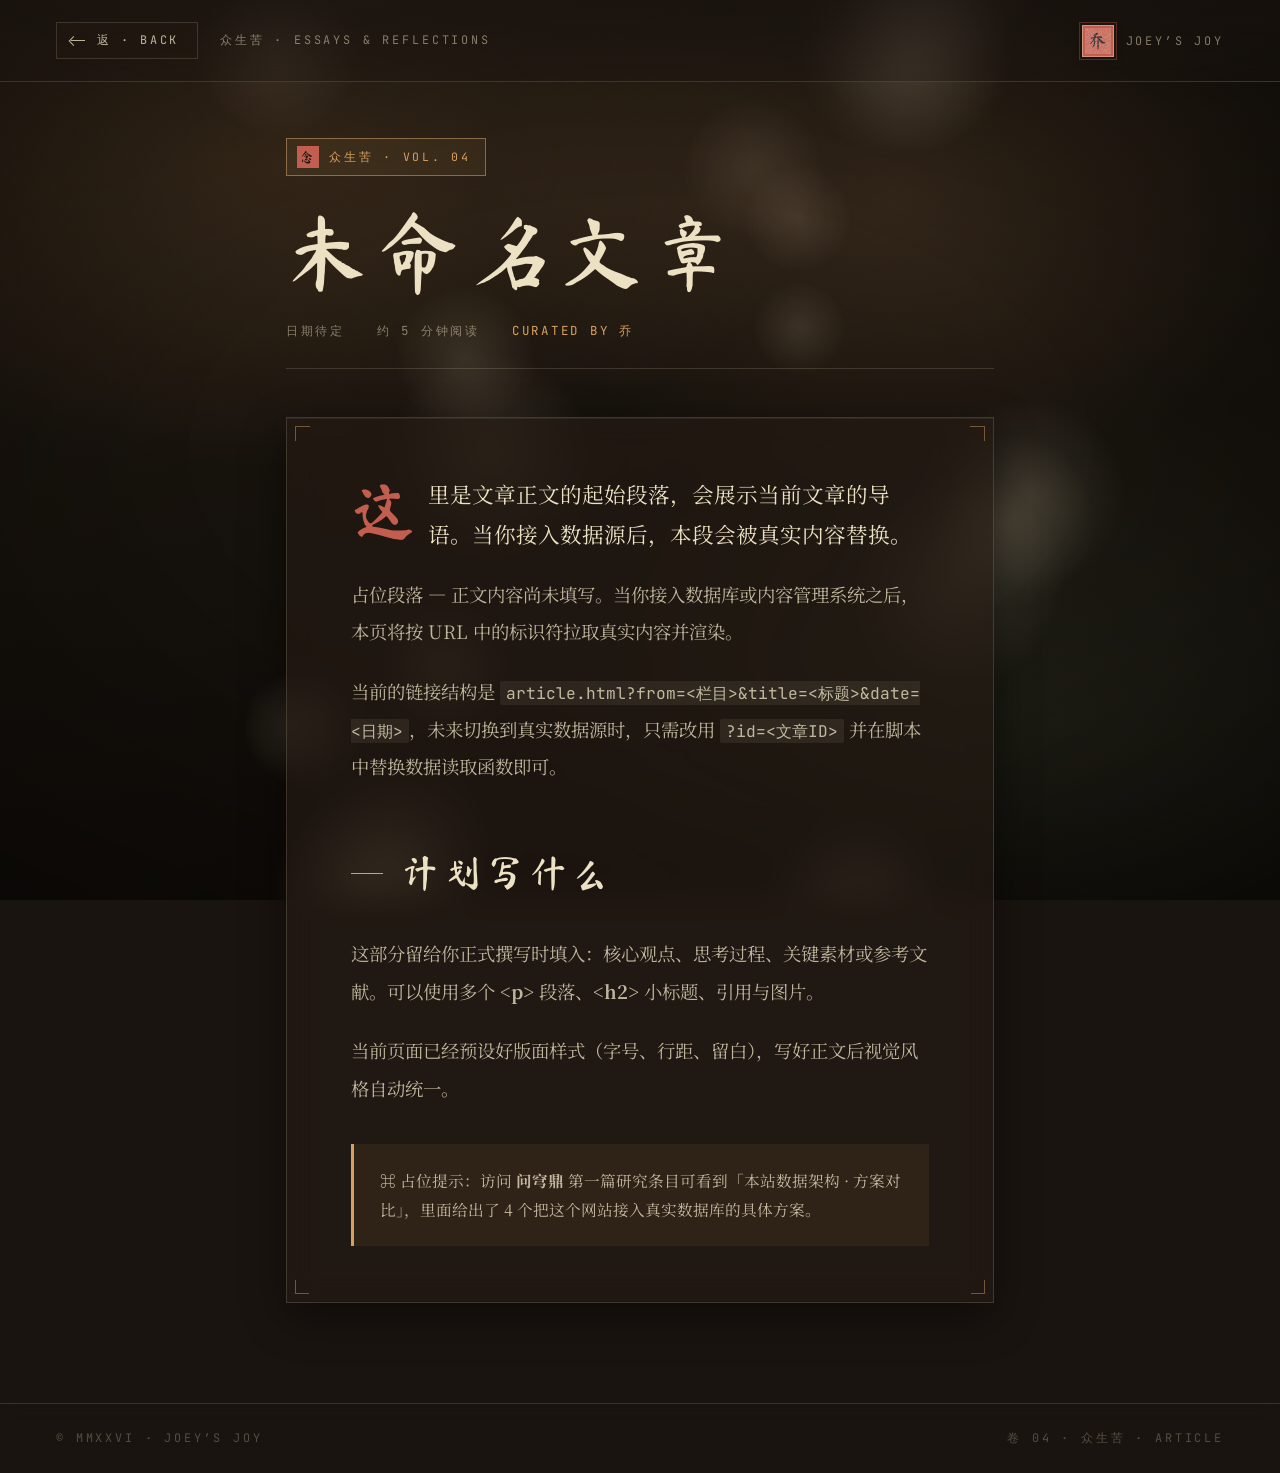
==== commit 6f99df39: "feat(poetry): 接入真实诗集数据源，诗岚观栏目动态渲染 将 QQ 空间导出的 1359 条说说经结构化处理 agent 清洗为诗集数据索引 assets/data/poems.json（7" ====
--- a/sections/article.html
+++ b/sections/article.html
@@ -102,6 +102,27 @@
       background: color-mix(in srgb, var(--ink) 8%, transparent);
       padding: 1px 6px; border-radius: 2px;
     }
+    /* poem rendering — preserve line breaks & verse rhythm */
+    .poem-body {
+      white-space: pre-line;
+      font-family: var(--han);
+      font-size: 1.25rem; line-height: 2.15;
+      color: var(--ink);
+      text-align: left;
+    }
+    .poem-tags {
+      display: flex; flex-wrap: wrap; gap: 10px;
+      margin-top: 44px; padding-top: 26px;
+      border-top: 1px solid var(--hair);
+    }
+    .poem-tags span {
+      font-family: var(--mono);
+      font-size: 0.7rem; letter-spacing: 0.16em;
+      text-transform: uppercase;
+      color: var(--copper);
+      padding: 4px 12px;
+      border: 1px solid color-mix(in srgb, var(--copper) 40%, var(--hair));
+    }
 
     @media (max-width: 700px) {
       article.reader { padding: 36px 22px 80px; }
@@ -188,10 +209,43 @@
     document.getElementById('crumb').textContent      = `${meta.zh} · ${meta.en}`;
     document.getElementById('badge').textContent      = `${meta.zh} · Vol. ${meta.vol}`;
     document.getElementById('badge-seal').textContent = meta.seal;
-    document.getElementById('title').textContent      = p.get('title') || '未命名文章';
-    document.getElementById('date').textContent       = p.get('date')  || '日期待定';
     document.getElementById('foot-vol').textContent   = `卷 ${meta.vol} · ${meta.zh} · Article`;
-    document.title = `${p.get('title') || '文章'} · Joey's Joy`;
+
+    const esc = s => (s || '').replace(/[&<>"]/g, m => ({'&':'&amp;','<':'&lt;','>':'&gt;','"':'&quot;'}[m]));
+    const id = p.get('id');
+
+    function setStatic(title, date) {
+      document.getElementById('title').textContent = title || '未命名文章';
+      document.getElementById('date').textContent  = date  || '日期待定';
+      document.title = `${title || '文章'} · Joey's Joy`;
+    }
+
+    if (from === 'poetry' && id) {
+      /* ─── render a single poem from poems.json ─── */
+      setStatic('展卷中…', '');
+      fetch('../assets/data/poems.json')
+        .then(r => { if (!r.ok) throw new Error(r.status); return r.json(); })
+        .then(data => {
+          const poem = (data.poems || []).find(x => x.id === id);
+          if (!poem) { setStatic('未找到该诗', ''); return; }
+          setStatic(poem.title, poem.date);
+          const est = Math.max(1, Math.round((poem.body || '').replace(/\s/g, '').length / 180));
+          document.getElementById('readtime').textContent = `约 ${est} 分钟阅读`;
+          const tagsHtml = (poem.tags || []).length
+            ? `<div class="poem-tags">${poem.tags.map(t => `<span>${esc(t)}</span>`).join('')}</div>`
+            : '';
+          document.querySelector('.body').innerHTML =
+            `<div class="poem-body">${esc(poem.body)}</div>${tagsHtml}`;
+        })
+        .catch(err => {
+          setStatic('诗作加载失败', '');
+          document.querySelector('.body').innerHTML =
+            `<p>无法读取诗集数据：${esc(err.message)}</p>`;
+        });
+    } else {
+      /* legacy / placeholder route */
+      setStatic(p.get('title'), p.get('date'));
+    }
   </script>
   <script src="../assets/zen-fx.js"></script>
 </body>
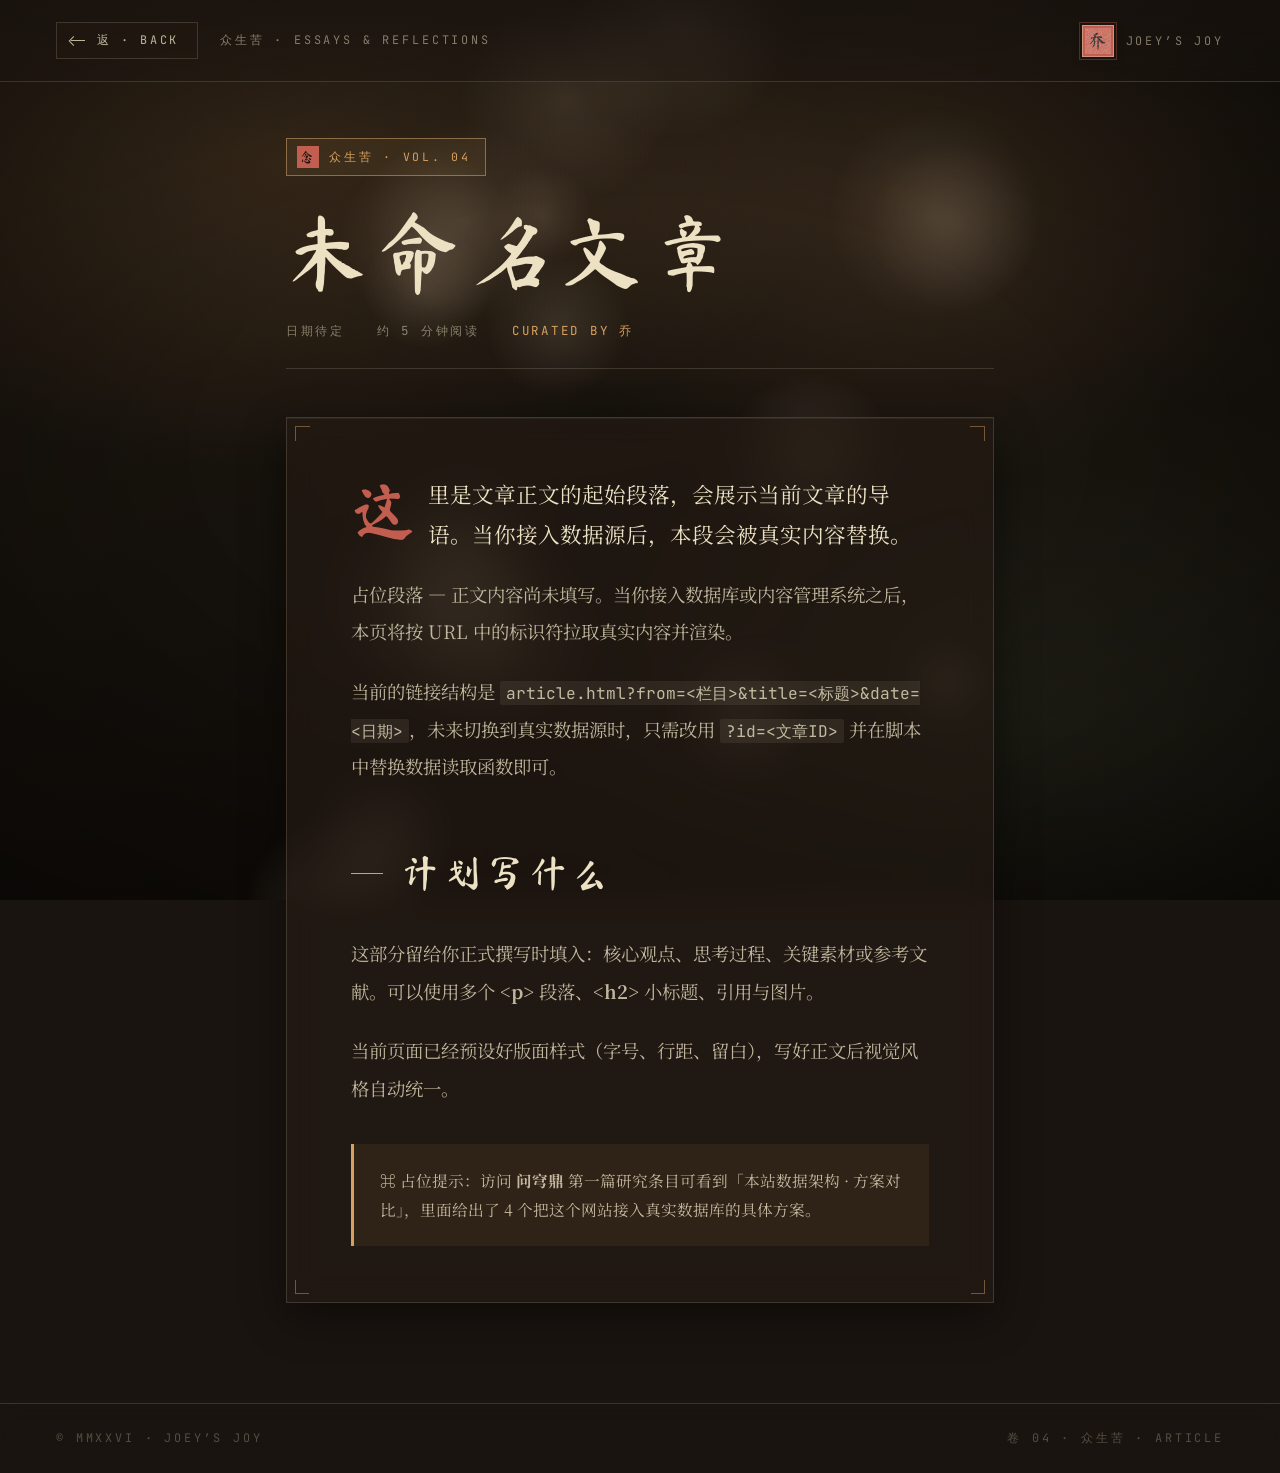
==== commit efffd56a: "feat(poetry): 诗歌阅读页改竖排 + 淡绿高对比主题 - 正文改竖排（writing-mode: vertical-lr），每行成一竖列、列序从左到右，   整首诗一眼看完，无需上下滑动 " ====
--- a/sections/article.html
+++ b/sections/article.html
@@ -102,26 +102,57 @@
       background: color-mix(in srgb, var(--ink) 8%, transparent);
       padding: 1px 6px; border-radius: 2px;
     }
-    /* poem rendering — preserve line breaks & verse rhythm */
+    /* ── 诗歌阅读页：淡绿底 + 高对比深色字（替代昏黄） ── */
+    body.poem-view {
+      --paper:      #e3f1de;            /* 淡绿背景 */
+      --paper-2:    #d6e9cf;
+      --paper-3:    #c7e0bf;
+      --paper-warm: #eff8ec;            /* 卡面更浅的绿白 */
+      --ink:        #112018;            /* 高对比近黑墨绿 */
+      --ink-soft:   rgba(17, 32, 24, 0.88);
+      --ink-dim:    rgba(17, 32, 24, 0.60);
+      --ink-ghost:  rgba(17, 32, 24, 0.34);
+      --ink-faint:  rgba(17, 32, 24, 0.12);
+      --hair:       rgba(17, 32, 24, 0.22);
+      --hair-soft:  rgba(17, 32, 24, 0.10);
+      --copper:     #2f7d52;            /* 深绿点缀 */
+      --copper-deep:#1f5d3b;
+      --cinnabar:   #b23b32;            /* 朱印保留红，对比鲜明 */
+      background: var(--paper) !important;
+      color: var(--ink);
+    }
+    /* 去掉暗色氛围层与特效画布，避免压暗淡绿 */
+    body.poem-view .zen-field,
+    body.poem-view .zen-grain,
+    body.poem-view .zen-vignette,
+    body.poem-view canvas { display: none !important; }
+
+    /* 诗正文竖排：每行成一竖列，列序从左到右，整首一眼看完不滑动 */
+    body.poem-view .reader { max-width: 1480px; }
     .poem-body {
-      white-space: pre-line;
+      writing-mode: vertical-lr;        /* 竖排，列从左到右 */
+      white-space: pre-line;            /* 保留诗行 = 每行一列 */
+      max-height: 64vh;
+      overflow-x: auto; overflow-y: hidden;
+      padding-bottom: 6px;
       font-family: var(--han);
-      font-size: 1.25rem; line-height: 2.15;
-      color: var(--ink);
-      text-align: left;
+      font-size: clamp(1.15rem, 1.9vw, 1.7rem);
+      line-height: 2.5;                 /* 竖排下即列间距 */
+      letter-spacing: 0.14em;
+      color: var(--ink);
+      text-align: start;
     }
     .poem-tags {
       display: flex; flex-wrap: wrap; gap: 10px;
-      margin-top: 44px; padding-top: 26px;
+      margin-top: 36px; padding-top: 24px;
       border-top: 1px solid var(--hair);
     }
     .poem-tags span {
       font-family: var(--mono);
-      font-size: 0.7rem; letter-spacing: 0.16em;
-      text-transform: uppercase;
+      font-size: 0.72rem; letter-spacing: 0.16em;
       color: var(--copper);
       padding: 4px 12px;
-      border: 1px solid color-mix(in srgb, var(--copper) 40%, var(--hair));
+      border: 1px solid color-mix(in srgb, var(--copper) 45%, var(--hair));
     }
 
     @media (max-width: 700px) {
@@ -222,6 +253,7 @@
 
     if (from === 'poetry' && id) {
       /* ─── render a single poem from poems.json ─── */
+      document.body.classList.add('poem-view');   // 淡绿阅读主题
       setStatic('展卷中…', '');
       fetch('../assets/data/poems.json')
         .then(r => { if (!r.ok) throw new Error(r.status); return r.json(); })
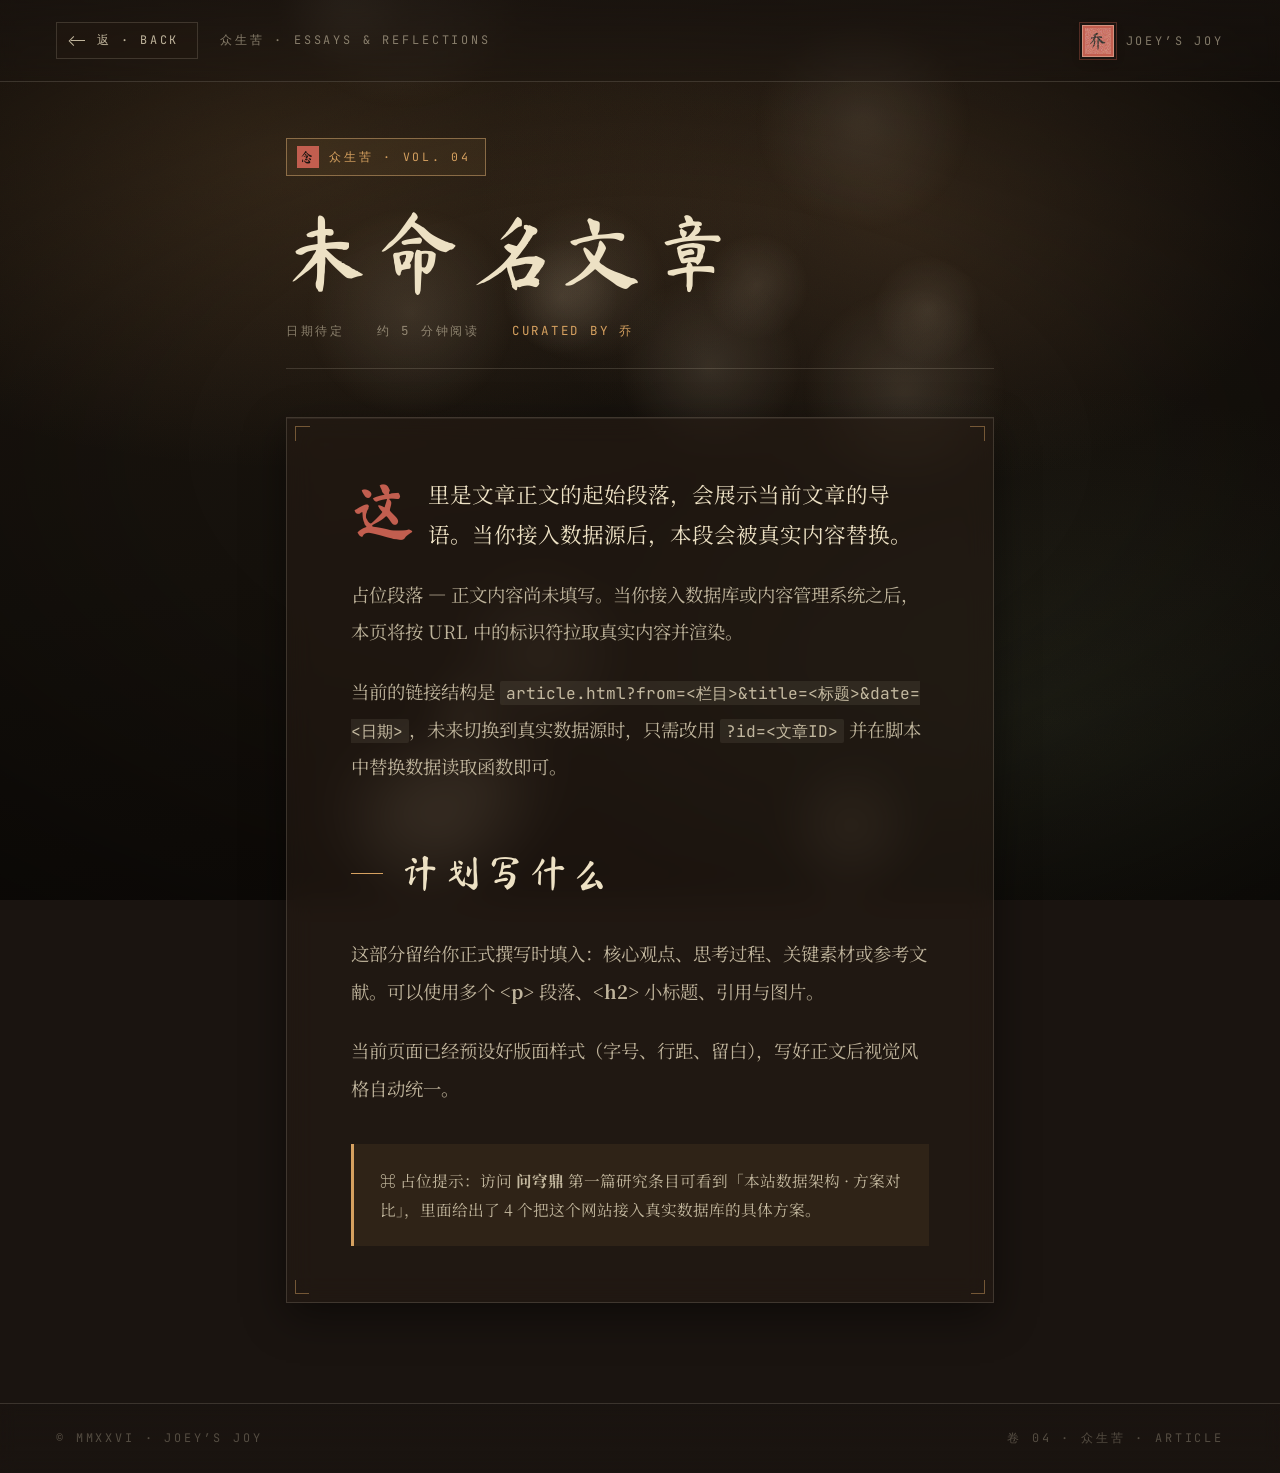
==== commit aa0880f1: "feat(poetry): 诗页加阅读引导 + 液态玻璃质感 - 阅读引导胶囊：「起 · ↓自上而下 · 流动箭头 · 列序自左而右」，   显式指引竖排左→右的阅读方向（动画遵守 prefers-r" ====
--- a/sections/article.html
+++ b/sections/article.html
@@ -118,14 +118,27 @@
       --copper:     #2f7d52;            /* 深绿点缀 */
       --copper-deep:#1f5d3b;
       --cinnabar:   #b23b32;            /* 朱印保留红，对比鲜明 */
-      background: var(--paper) !important;
-      color: var(--ink);
-    }
-    /* 去掉暗色氛围层与特效画布，避免压暗淡绿 */
-    body.poem-view .zen-field,
+      /* 顶部光源 + 四角渐沉，制造景深而非均匀纯色 */
+      background:
+        radial-gradient(135% 95% at 50% -15%,
+          #f5fcf1 0%, #e8f4e2 40%, #d6e9cd 76%, #c7e0bd 100%) fixed !important;
+      color: var(--ink);
+    }
+    /* 关掉暗色噪点/暗角/特效画布，保留 .zen-field 改作液态光斑 */
     body.poem-view .zen-grain,
     body.poem-view .zen-vignette,
     body.poem-view canvas { display: none !important; }
+    /* 液态玻璃光斑：柔焦彩光制造光影层次 */
+    body.poem-view .zen-field {
+      display: block !important;
+      background:
+        radial-gradient(38% 42% at 18% 24%, rgba(120,205,150,.50), transparent 72%),
+        radial-gradient(42% 46% at 84% 18%, rgba(190,226,150,.45), transparent 72%),
+        radial-gradient(48% 52% at 70% 90%, rgba(96,182,162,.42), transparent 72%),
+        radial-gradient(40% 44% at 26% 94%, rgba(150,212,172,.34), transparent 72%);
+      filter: blur(48px) saturate(1.18);
+      opacity: .95;
+    }
 
     /* 诗正文竖排：每行成一竖列，列序从左到右，整首一眼看完不滑动 */
     body.poem-view .reader { max-width: 1480px; }
@@ -153,6 +166,72 @@
       color: var(--copper);
       padding: 4px 12px;
       border: 1px solid color-mix(in srgb, var(--copper) 45%, var(--hair));
+    }
+
+    /* ── 液态玻璃：诗卡 + 徽标 ── */
+    body.poem-view .body {
+      background: linear-gradient(135deg, rgba(255,255,255,.60), rgba(255,255,255,.18)) !important;
+      backdrop-filter: blur(18px) saturate(1.3);
+      -webkit-backdrop-filter: blur(18px) saturate(1.3);
+      border: 1px solid rgba(255,255,255,.62);
+      border-radius: 22px;
+      box-shadow:
+        0 22px 60px rgba(18,52,30,.22),
+        0 3px 12px rgba(18,52,30,.10),
+        inset 0 1px 0 rgba(255,255,255,.9),
+        inset 0 -30px 60px rgba(188,228,190,.22);
+      position: relative; overflow: hidden;
+    }
+    body.poem-view .body::before {           /* 玻璃顶部高光 */
+      content: ''; position: absolute; inset: 0; pointer-events: none;
+      background: linear-gradient(152deg, rgba(255,255,255,.55) 0%, rgba(255,255,255,0) 40%);
+      mix-blend-mode: screen;
+    }
+    body.poem-view .body::after {            /* 斜向流光，增液态感 */
+      content: ''; position: absolute; top: -60%; left: -30%;
+      width: 50%; height: 220%; pointer-events: none;
+      background: linear-gradient(90deg, transparent, rgba(255,255,255,.28), transparent);
+      transform: rotate(18deg);
+      animation: glass-sheen 7s ease-in-out infinite;
+    }
+    @keyframes glass-sheen { 0%,100%{left:-30%;opacity:0} 45%{opacity:.9} 60%{left:120%;opacity:0} }
+    body.poem-view .poem-body { text-shadow: 0 1px 2px rgba(255,255,255,.55); }
+    body.poem-view .badge {
+      background: rgba(255,255,255,.42) !important;
+      backdrop-filter: blur(10px); -webkit-backdrop-filter: blur(10px);
+      border: 1px solid rgba(255,255,255,.62);
+      border-radius: 12px;
+    }
+
+    /* ── 阅读引导：方向图例 + 流动箭头 ── */
+    .read-guide {
+      display: inline-flex; align-items: center; gap: 12px;
+      margin: 0 0 22px; padding: 9px 18px;
+      font-family: var(--mono); font-size: .72rem; letter-spacing: .2em;
+      color: var(--copper-deep);
+      background: rgba(255,255,255,.38);
+      backdrop-filter: blur(12px); -webkit-backdrop-filter: blur(12px);
+      border: 1px solid rgba(255,255,255,.62); border-radius: 999px;
+      box-shadow: 0 8px 22px rgba(18,52,30,.14), inset 0 1px 0 rgba(255,255,255,.85);
+    }
+    .read-guide .seal {
+      color: var(--cinnabar); font-family: var(--brush);
+      font-size: 1.05rem; letter-spacing: 0;
+    }
+    .read-guide .dn { color: var(--copper-deep); }
+    .read-guide .flow { position: relative; width: 80px; height: 14px; }
+    .read-guide .flow .track {
+      position: absolute; top: 6px; left: 0; right: 4px; height: 2px;
+      background: linear-gradient(90deg, transparent, color-mix(in srgb, var(--copper) 65%, transparent));
+    }
+    .read-guide .flow .chev {
+      position: absolute; top: -3px; left: -10px; color: var(--copper); font-size: .9rem;
+      animation: rg-slide 1.9s ease-in-out infinite;
+    }
+    @keyframes rg-slide { 0%{left:-10px;opacity:0} 22%{opacity:1} 78%{opacity:1} 100%{left:74px;opacity:0} }
+    @media (prefers-reduced-motion: reduce){
+      .read-guide .flow .chev{ animation:none; left:32px; }
+      body.poem-view .body::after{ animation:none; opacity:0; }
     }
 
     @media (max-width: 700px) {
@@ -255,6 +334,17 @@
       /* ─── render a single poem from poems.json ─── */
       document.body.classList.add('poem-view');   // 淡绿阅读主题
       setStatic('展卷中…', '');
+      // 阅读方向引导：行内自上而下，列序自左而右
+      (() => {
+        const g = document.createElement('div');
+        g.className = 'read-guide';
+        g.innerHTML = '<span class="seal">起</span>'
+          + '<span class="dn">↓ 自上而下</span>'
+          + '<span class="flow"><span class="track"></span><span class="chev">▸▸▸</span></span>'
+          + '<span>列序 自左而右</span>';
+        const b = document.querySelector('.reader .body');
+        if (b) b.parentNode.insertBefore(g, b);
+      })();
       fetch('../assets/data/poems.json')
         .then(r => { if (!r.ok) throw new Error(r.status); return r.json(); })
         .then(data => {
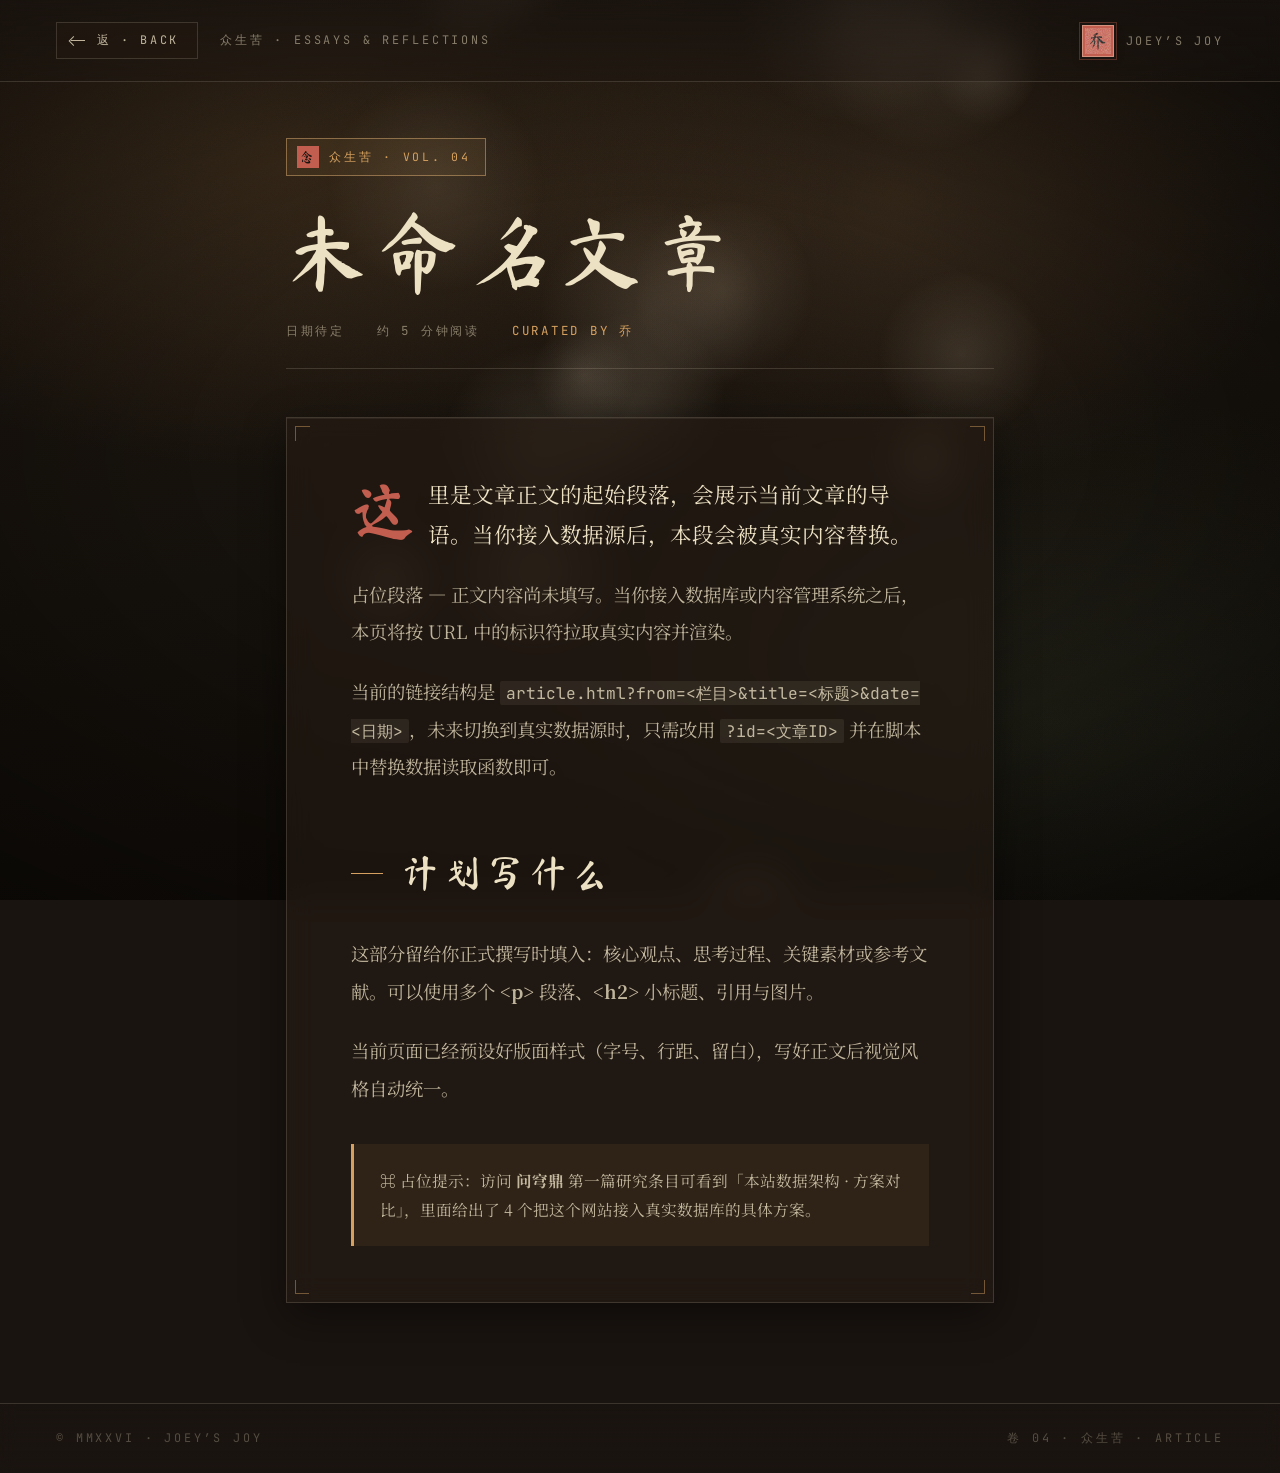
==== commit 4823e8bd: "feat(poetry): 长诗自适应排版 + 多面板分页（左右滑动） - 字号按面板尺寸自适应缩放（30→13px），保证最长一行单列不竖向溢出 - 超长诗自动切分为多个面板页，左右滑动翻页：‹ ›" ====
--- a/sections/article.html
+++ b/sections/article.html
@@ -140,21 +140,64 @@
       opacity: .95;
     }
 
-    /* 诗正文竖排：每行成一竖列，列序从左到右，整首一眼看完不滑动 */
-    body.poem-view .reader { max-width: 1480px; }
+    /* 诗正文竖排 + 分页面板：字号自适应不溢出，长诗分多页左右滑动 */
+    /* 固定栅格列宽，避免轮播内容反向撑大容器导致测量错误 */
+    body.poem-view .zen-stage { grid-template-columns: minmax(0, 1fr); }
+    body.poem-view .reader { width: 100%; max-width: 1480px; box-sizing: border-box; padding-top: 30px; padding-bottom: 48px; }
+    body.poem-view .body { width: 100%; box-sizing: border-box; padding: 34px 44px; }
+    /* 收紧诗页顶部留白，让诗面板 + 翻页控件一屏内可见 */
+    body.poem-view h1.title { font-size: clamp(2.3rem, 4.4vw, 3.4rem); margin-bottom: 14px; }
+    body.poem-view .badge { margin-bottom: 18px; }
+    body.poem-view .meta { margin-bottom: 22px; padding-bottom: 16px; }
+    .poem-stage { width: 100%; }
+    .poem-stage {
+      position: relative; overflow: hidden;
+      height: clamp(300px, 48vh, 560px);
+    }
+    .poem-track {
+      display: flex; height: 100%;
+      transition: transform .45s cubic-bezier(.22,.61,.36,1);
+      touch-action: pan-y;
+    }
+    .poem-page {
+      flex: 0 0 100%; height: 100%;
+      display: flex; align-items: flex-start; justify-content: flex-start;
+    }
     .poem-body {
       writing-mode: vertical-lr;        /* 竖排，列从左到右 */
       white-space: pre-line;            /* 保留诗行 = 每行一列 */
-      max-height: 64vh;
-      overflow-x: auto; overflow-y: hidden;
-      padding-bottom: 6px;
+      height: 100%;
       font-family: var(--han);
-      font-size: clamp(1.15rem, 1.9vw, 1.7rem);
-      line-height: 2.5;                 /* 竖排下即列间距 */
+      line-height: 2.2;                 /* 竖排下即列间距 */
       letter-spacing: 0.14em;
       color: var(--ink);
       text-align: start;
-    }
+      /* font-size 由 JS 按面板尺寸自适应注入 */
+    }
+    .poem-nav {
+      display: flex; align-items: center; justify-content: center; gap: 16px;
+      margin-top: 18px; min-height: 24px;
+    }
+    .poem-nav.hidden { display: none; }
+    .pg-btn {
+      font-family: var(--han); font-size: 1.25rem; line-height: 1;
+      width: 38px; height: 38px; border-radius: 50%;
+      color: var(--copper-deep);
+      background: rgba(255,255,255,.42);
+      border: 1px solid rgba(255,255,255,.62);
+      backdrop-filter: blur(8px); -webkit-backdrop-filter: blur(8px);
+      cursor: pointer; transition: all .18s;
+    }
+    .pg-btn:hover:not(:disabled) { background: var(--copper); color: #fff; }
+    .pg-btn:disabled { opacity: .35; cursor: default; }
+    .pg-dots { display: flex; gap: 8px; }
+    .pg-dots .dot {
+      width: 8px; height: 8px; border-radius: 50%;
+      background: color-mix(in srgb, var(--copper) 35%, transparent);
+      cursor: pointer; transition: all .18s;
+    }
+    .pg-dots .dot.on { background: var(--copper); transform: scale(1.35); }
+    .pg-count { font-family: var(--mono); font-size: .72rem; letter-spacing: .2em; color: var(--ink-dim); }
     .poem-tags {
       display: flex; flex-wrap: wrap; gap: 10px;
       margin-top: 36px; padding-top: 24px;
@@ -329,6 +372,108 @@
       document.getElementById('date').textContent  = date  || '日期待定';
       document.title = `${title || '文章'} · Joey's Joy`;
     }
+
+    /* ── 长诗自适应排版 + 分页轮播：字号缩放保证不溢出，超长分多页左右滑动 ── */
+    const MAXF = 30, MINF = 13;
+    const pager = { go: null, page: 0, n: 1 };
+    let curPoem = null, resizeT = null;
+
+    function layoutPoem(stage, lines) {
+      const sw = stage.clientWidth, sh = stage.clientHeight;
+      const meas = document.createElement('div');
+      meas.className = 'poem-body';
+      meas.style.cssText = 'position:absolute;visibility:hidden;left:-9999px;top:0;';
+      stage.appendChild(meas);
+      const longest = lines.reduce((a, b) => ([...b].length > [...a].length ? b : a), '一') || '一';
+      // 1) 选字号：让最长一行单列高度 <= 面板高（不竖向溢出）
+      meas.style.whiteSpace = 'nowrap'; meas.style.height = 'auto';
+      let font = MAXF;
+      for (; font > MINF; font--) {
+        meas.style.fontSize = font + 'px';
+        meas.textContent = longest;
+        if (meas.offsetHeight <= sh) break;
+      }
+      // 2) 每列最多容纳字数（据此算长行换列数）
+      meas.style.fontSize = font + 'px';
+      meas.textContent = longest;
+      const charH = meas.offsetHeight / Math.max(1, [...longest].length);
+      const maxCharsPerCol = Math.max(1, Math.floor(sh / charH));
+      let totalCols = 0;
+      for (const ln of lines) totalCols += Math.max(1, Math.ceil([...ln].length / maxCharsPerCol));
+      // 3) 列宽：用整诗实际渲染宽度 / 总列数（避免单字探测误差）
+      meas.style.whiteSpace = 'pre-line'; meas.style.height = sh + 'px';
+      meas.textContent = lines.join('\n');
+      const colPitch = Math.max(font * 1.4, meas.scrollWidth / Math.max(1, totalCols));
+      stage.removeChild(meas);
+      const colsPerPage = Math.max(1, Math.floor(sw / colPitch));
+      const pages = []; let cur = [], cols = 0;     // 按列数切页（长行按其换列数计）
+      for (const ln of lines) {
+        const c = Math.max(1, Math.ceil([...ln].length / maxCharsPerCol));
+        if (cur.length && cols + c > colsPerPage) { pages.push(cur); cur = []; cols = 0; }
+        cur.push(ln); cols += c;
+      }
+      if (cur.length) pages.push(cur);
+      return { pages, font };
+    }
+
+    function setupNav(n) {
+      const nav = document.getElementById('pnav');
+      const track = document.getElementById('ptrack');
+      if (n <= 1) { nav.classList.add('hidden'); pager.go = null; pager.n = 1; return; }
+      nav.classList.remove('hidden');
+      nav.innerHTML = '<button class="pg-btn" id="pgprev" aria-label="上一页">‹</button>'
+        + '<span class="pg-dots">' + Array.from({ length: n }, (_, i) => `<span class="dot" data-i="${i}"></span>`).join('') + '</span>'
+        + '<span class="pg-count" id="pgcount"></span>'
+        + '<button class="pg-btn" id="pgnext" aria-label="下一页">›</button>';
+      const prev = nav.querySelector('#pgprev'), next = nav.querySelector('#pgnext');
+      function go(t) {
+        const pg = Math.max(0, Math.min(n - 1, t));
+        pager.page = pg;
+        track.style.transform = `translateX(${-pg * 100}%)`;
+        nav.querySelectorAll('.dot').forEach((d, i) => d.classList.toggle('on', i === pg));
+        prev.disabled = pg === 0; next.disabled = pg === n - 1;
+        nav.querySelector('#pgcount').textContent = `${pg + 1} / ${n}`;
+      }
+      prev.onclick = () => go(pager.page - 1);
+      next.onclick = () => go(pager.page + 1);
+      nav.querySelectorAll('.dot').forEach(d => d.onclick = () => go(+d.dataset.i));
+      pager.go = go; pager.n = n;
+      go(0);
+    }
+
+    function renderPoem(poem) {
+      const card = document.querySelector('.reader .body');
+      const lines = (poem.body || '').split('\n');
+      const tagsHtml = (poem.tags || []).length
+        ? `<div class="poem-tags">${poem.tags.map(t => `<span>${esc(t)}</span>`).join('')}</div>` : '';
+      card.innerHTML = '<div class="poem-stage"><div class="poem-track" id="ptrack"></div></div>'
+        + '<div class="poem-nav" id="pnav"></div>' + tagsHtml;
+      const stage = card.querySelector('.poem-stage');
+      const { pages, font } = layoutPoem(stage, lines);
+      document.getElementById('ptrack').innerHTML = pages.map(pg =>
+        `<div class="poem-page"><div class="poem-body" style="font-size:${font}px">${esc(pg.join('\n'))}</div></div>`
+      ).join('');
+      setupNav(pages.length);
+    }
+
+    /* 全局翻页交互（键盘 / 触摸滑动），只绑定一次 */
+    window.addEventListener('keydown', e => {
+      if (!pager.go) return;
+      if (e.key === 'ArrowRight') { e.preventDefault(); pager.go(pager.page + 1); }
+      else if (e.key === 'ArrowLeft') { e.preventDefault(); pager.go(pager.page - 1); }
+    });
+    let swipeX = null;
+    document.addEventListener('pointerdown', e => { if (e.target.closest('.poem-stage')) swipeX = e.clientX; });
+    document.addEventListener('pointerup', e => {
+      if (swipeX == null || !pager.go) { swipeX = null; return; }
+      const dx = e.clientX - swipeX; swipeX = null;
+      if (Math.abs(dx) > 50) pager.go(pager.page + (dx < 0 ? 1 : -1));
+    });
+    window.addEventListener('resize', () => {
+      if (!curPoem) return;
+      clearTimeout(resizeT);
+      resizeT = setTimeout(() => renderPoem(curPoem), 200);
+    });
 
     if (from === 'poetry' && id) {
       /* ─── render a single poem from poems.json ─── */
@@ -353,11 +498,9 @@
           setStatic(poem.title, poem.date);
           const est = Math.max(1, Math.round((poem.body || '').replace(/\s/g, '').length / 180));
           document.getElementById('readtime').textContent = `约 ${est} 分钟阅读`;
-          const tagsHtml = (poem.tags || []).length
-            ? `<div class="poem-tags">${poem.tags.map(t => `<span>${esc(t)}</span>`).join('')}</div>`
-            : '';
-          document.querySelector('.body').innerHTML =
-            `<div class="poem-body">${esc(poem.body)}</div>${tagsHtml}`;
+          curPoem = poem;
+          const ready = document.fonts ? document.fonts.ready : Promise.resolve();
+          ready.then(() => renderPoem(poem));
         })
         .catch(err => {
           setStatic('诗作加载失败', '');
